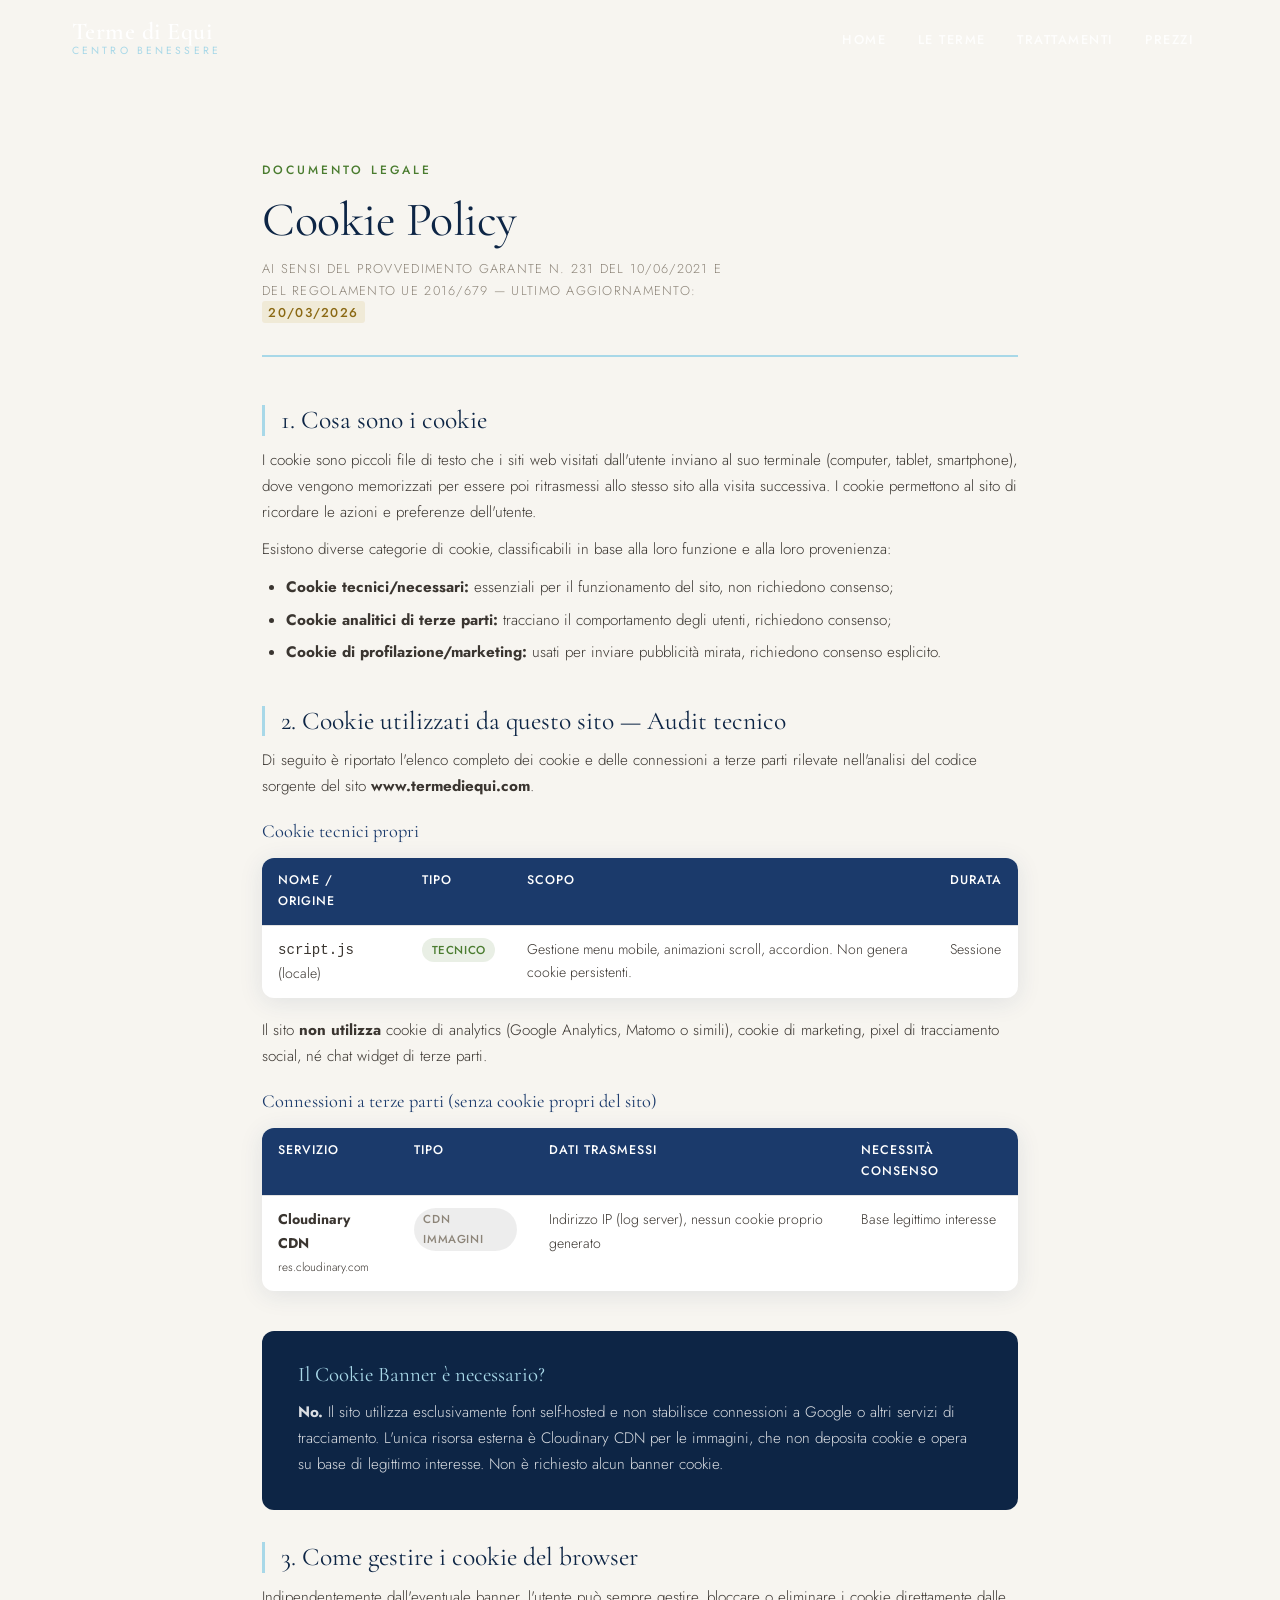
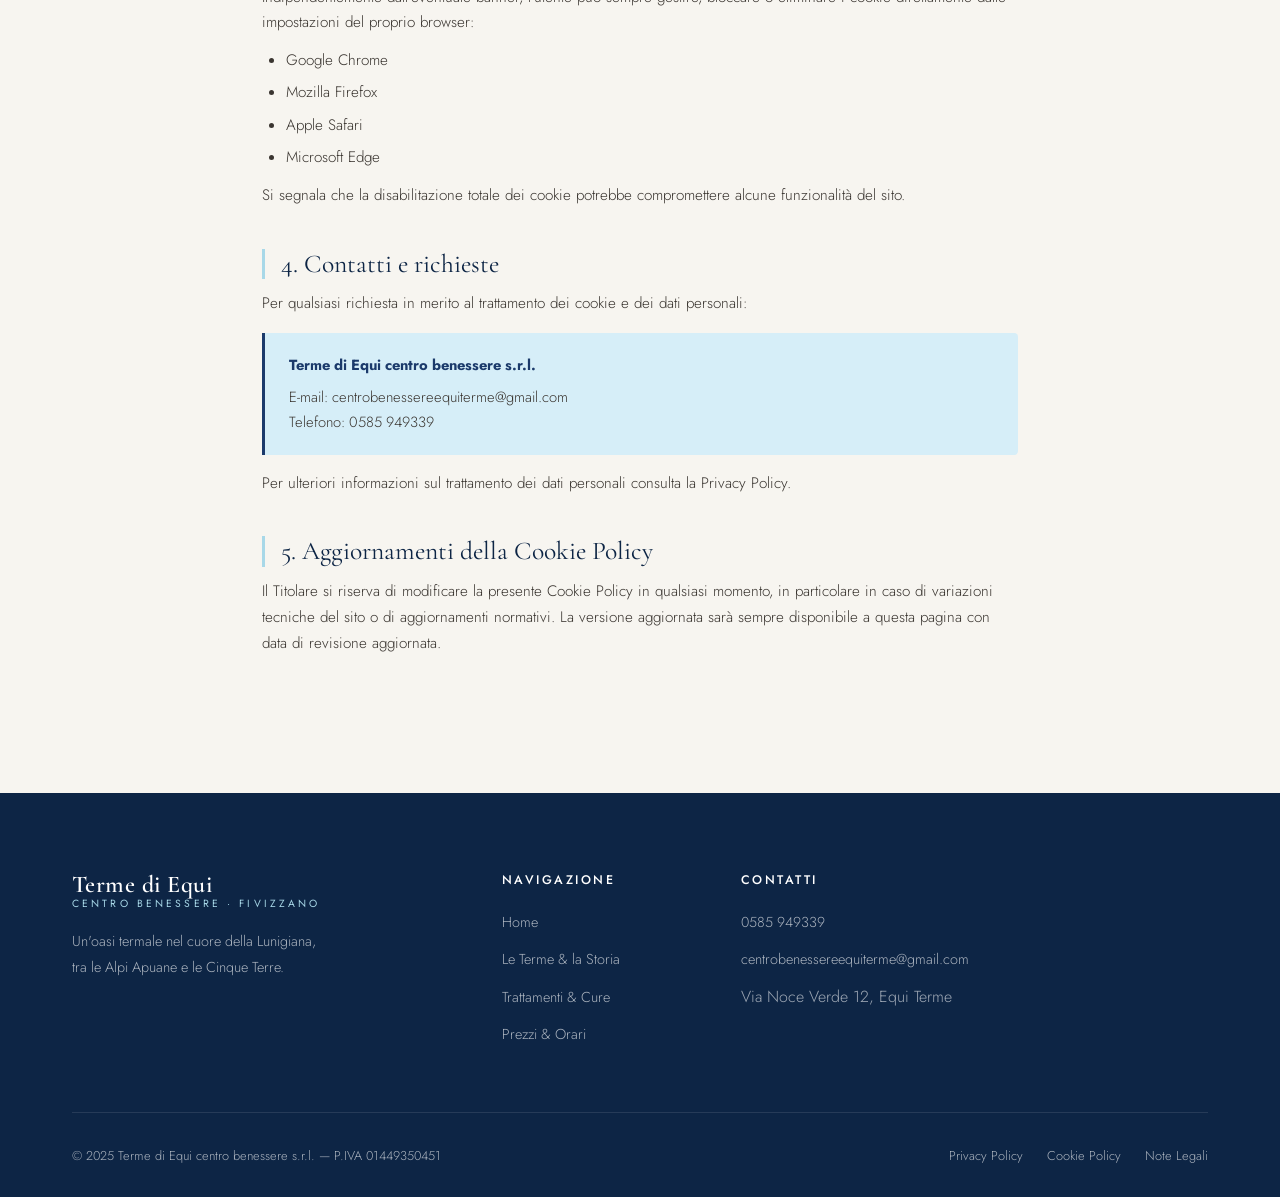
==== cookie-policy.html @ 5884c951 "d" ====
<!DOCTYPE html>
<html lang="it">
<head>
  <meta charset="UTF-8">
  <meta name="viewport" content="width=device-width, initial-scale=1.0">

  <title>Cookie Policy | Terme di Equi — Centro Benessere Fivizzano</title>
  <meta name="description" content="Cookie Policy del sito www.termediequi.com — Informativa sull'utilizzo dei cookie ai sensi del GDPR e del Provvedimento Garante Privacy 231/2021.">
  <link rel="canonical" href="https://www.termediequi.com/cookie-policy.html">

  <link rel="stylesheet" href="style.css">
  <link rel="icon" type="image/svg+xml" href="img/favicon.svg">

  <style>
    .legal-page { padding: 5rem 0 6rem; }
    .legal-page .container { max-width: 820px; }

    .legal-header {
      margin-bottom: 3rem;
      padding-bottom: 2rem;
      border-bottom: 2px solid var(--azzurro-turchese);
    }
    .legal-header h1 { font-size: clamp(2rem, 4vw, 3rem); margin-bottom: 0.5rem; }
    .legal-header .legal-meta {
      font-size:      0.8rem;
      color:          var(--grigio-caldo);
      letter-spacing: 0.1em;
      text-transform: uppercase;
    }

    .legal-section { margin-bottom: 2.5rem; }
    .legal-section h2 {
      font-size:     1.6rem;
      margin-bottom: 0.75rem;
      padding-left:  1rem;
      border-left:   3px solid var(--azzurro-turchese);
      color:         var(--blu-marino);
    }
    .legal-section h3 {
      font-size:     1.15rem;
      margin: 1.25rem 0 0.4rem;
      color:  var(--blu-cobalto);
    }
    .legal-section p {
      font-size:    0.95rem;
      color:        var(--grigio-scuro);
      margin-bottom: 0.75rem;
      max-width:    100%;
    }
    .legal-section ul {
      list-style:   disc;
      padding-left: 1.5rem;
      display:      flex;
      flex-direction: column;
      gap:          0.4rem;
      font-size:    0.95rem;
      color:        var(--grigio-scuro);
      margin-bottom: 0.75rem;
    }

    .cookie-table {
      width:           100%;
      border-collapse: collapse;
      font-size:       0.88rem;
      margin:          1rem 0 1.25rem;
      background:      var(--bianco-puro);
      border-radius:   var(--radius-md);
      overflow:        hidden;
      box-shadow:      var(--shadow-soft);
    }
    .cookie-table thead tr { background: var(--blu-cobalto); color: var(--bianco-puro); }
    .cookie-table th,
    .cookie-table td { padding: 0.75rem 1rem; text-align: left; border-bottom: 1px solid rgba(0,0,0,0.06); vertical-align: top; }
    .cookie-table th { font-weight: 500; letter-spacing: 0.08em; font-size: 0.78rem; text-transform: uppercase; }
    .cookie-table tbody tr:last-child td { border-bottom: none; }
    .cookie-table tbody tr:hover { background: var(--azzurro-pallido); }

    .badge {
      display:       inline-block;
      padding:       0.15rem 0.6rem;
      border-radius: 100px;
      font-size:     0.72rem;
      font-weight:   500;
      letter-spacing: 0.05em;
      text-transform: uppercase;
    }
    .badge--verde  { background: rgba(74,124,47,0.12); color: var(--verde-chiaro); }
    .badge--oro    { background: rgba(201,168,76,0.15); color: #8B6914; }
    .badge--grigio { background: rgba(0,0,0,0.07); color: var(--grigio-caldo); }

    .verdict-box {
      background:    var(--blu-marino);
      color:         var(--bianco-puro);
      border-radius: var(--radius-md);
      padding:       2rem 2.25rem;
      margin:        2rem 0;
    }
    .verdict-box h3 { color: var(--azzurro-turchese); margin-bottom: 0.75rem; font-size: 1.3rem; }
    .verdict-box p  { color: rgba(255,255,255,0.85); font-size: 0.95rem; max-width: 100%; margin-bottom: 0.5rem; }
    .verdict-box p:last-child { margin-bottom: 0; }

    .contact-box {
      background:    var(--azzurro-pallido);
      border-left:   3px solid var(--blu-cobalto);
      border-radius: 0 var(--radius-sm) var(--radius-sm) 0;
      padding:       1.25rem 1.5rem;
      margin-top:    1rem;
      font-size:     0.92rem;
    }
    .contact-box strong { color: var(--blu-cobalto); display: block; margin-bottom: 0.4rem; }

    @media (max-width: 768px) {
      .legal-page { padding: 3rem 0 4rem; }
      .cookie-table { font-size: 0.8rem; }
      .cookie-table th,
      .cookie-table td { padding: 0.6rem 0.75rem; }
      .verdict-box { padding: 1.5rem; }
    }
  </style>
</head>
<body>

<!-- HEADER -->
<header class="site-header" role="banner">
  <nav class="nav container" aria-label="Navigazione principale">
    <a href="index.html" class="nav__logo" aria-label="Terme di Equi — Home">
      <span class="nav__logo-main">Terme di Equi</span>
      <span class="nav__logo-sub">Centro Benessere</span>
    </a>
    <ul class="nav__links" role="list">
      <li><a href="index.html">Home</a></li>
      <li><a href="le-terme.html">Le Terme</a></li>
      <li><a href="trattamenti-e-cure.html">Trattamenti</a></li>
      <li><a href="prezzi.html">Prezzi</a></li>
    </ul>
    <button class="nav__burger" aria-label="Apri menu" aria-expanded="false">
      <span></span><span></span><span></span>
    </button>
  </nav>
</header>

<div class="nav__mobile" role="dialog" aria-label="Menu mobile">
  <a href="index.html">Home</a>
  <a href="le-terme.html">Le Terme</a>
  <a href="trattamenti-e-cure.html">Trattamenti</a>
  <a href="prezzi.html">Prezzi & Orari</a>
</div>

<main class="legal-page" style="margin-top: 80px;">
  <div class="container">

    <div class="legal-header">
      <span class="overline">Documento legale</span>
      <h1>Cookie Policy</h1>
      <p class="legal-meta">Ai sensi del Provvedimento Garante n. 231 del 10/06/2021 e del Regolamento UE 2016/679 &mdash; Ultimo aggiornamento: <span style="background:rgba(201,168,76,0.15);color:#8B6914;padding:0.1rem 0.4rem;border-radius:3px;font-weight:500;">20/03/2026</span></p>
    </div>

    <!-- 1. Cosa sono i cookie -->
    <div class="legal-section">
      <h2>1. Cosa sono i cookie</h2>
      <p>I cookie sono piccoli file di testo che i siti web visitati dall'utente inviano al suo terminale (computer, tablet, smartphone), dove vengono memorizzati per essere poi ritrasmessi allo stesso sito alla visita successiva. I cookie permettono al sito di ricordare le azioni e preferenze dell'utente.</p>
      <p>Esistono diverse categorie di cookie, classificabili in base alla loro funzione e alla loro provenienza:</p>
      <ul>
        <li><strong>Cookie tecnici/necessari:</strong> essenziali per il funzionamento del sito, non richiedono consenso;</li>
        <li><strong>Cookie analitici di terze parti:</strong> tracciano il comportamento degli utenti, richiedono consenso;</li>
        <li><strong>Cookie di profilazione/marketing:</strong> usati per inviare pubblicità mirata, richiedono consenso esplicito.</li>
      </ul>
    </div>

    <!-- 2. Audit tecnico -->
    <div class="legal-section">
      <h2>2. Cookie utilizzati da questo sito — Audit tecnico</h2>
      <p>Di seguito è riportato l'elenco completo dei cookie e delle connessioni a terze parti rilevate nell'analisi del codice sorgente del sito <strong>www.termediequi.com</strong>.</p>

      <h3>Cookie tecnici propri</h3>
      <table class="cookie-table" aria-label="Cookie tecnici propri">
        <thead>
          <tr>
            <th>Nome / Origine</th>
            <th>Tipo</th>
            <th>Scopo</th>
            <th>Durata</th>
          </tr>
        </thead>
        <tbody>
          <tr>
            <td><code>script.js</code> (locale)</td>
            <td><span class="badge badge--verde">Tecnico</span></td>
            <td>Gestione menu mobile, animazioni scroll, accordion. Non genera cookie persistenti.</td>
            <td>Sessione</td>
          </tr>
        </tbody>
      </table>
      <p>Il sito <strong>non utilizza</strong> cookie di analytics (Google Analytics, Matomo o simili), cookie di marketing, pixel di tracciamento social, né chat widget di terze parti.</p>

      <h3>Connessioni a terze parti (senza cookie propri del sito)</h3>
      <table class="cookie-table" aria-label="Risorse di terze parti">
        <thead>
          <tr>
            <th>Servizio</th>
            <th>Tipo</th>
            <th>Dati trasmessi</th>
            <th>Necessità consenso</th>
          </tr>
        </thead>
        <tbody>
          
          <tr>
            <td><strong>Cloudinary CDN</strong><br><small>res.cloudinary.com</small></td>
            <td><span class="badge badge--grigio">CDN immagini</span></td>
            <td>Indirizzo IP (log server), nessun cookie proprio generato</td>
            <td>Base legittimo interesse</td>
          </tr>
        </tbody>
      </table>
    </div>

    <!-- 3. Verdetto banner -->
    <div class="verdict-box">
  <h3>Il Cookie Banner è necessario?</h3>
  <p><strong>No.</strong> Il sito utilizza esclusivamente font self-hosted e non stabilisce connessioni a Google o altri servizi di tracciamento. L'unica risorsa esterna è Cloudinary CDN per le immagini, che non deposita cookie e opera su base di legittimo interesse. Non è richiesto alcun banner cookie.</p>
</div>

    <!-- 4. Come gestire i cookie -->
    <div class="legal-section">
      <h2>3. Come gestire i cookie del browser</h2>
      <p>Indipendentemente dall'eventuale banner, l'utente può sempre gestire, bloccare o eliminare i cookie direttamente dalle impostazioni del proprio browser:</p>
      <ul>
        <li><a href="https://support.google.com/chrome/answer/95647" target="_blank" rel="noopener">Google Chrome</a></li>
        <li><a href="https://support.mozilla.org/it/kb/gestione-dei-cookie" target="_blank" rel="noopener">Mozilla Firefox</a></li>
        <li><a href="https://support.apple.com/it-it/guide/safari/sfri11471/mac" target="_blank" rel="noopener">Apple Safari</a></li>
        <li><a href="https://support.microsoft.com/it-it/microsoft-edge/eliminare-i-cookie-in-microsoft-edge-63947406" target="_blank" rel="noopener">Microsoft Edge</a></li>
      </ul>
      <p>Si segnala che la disabilitazione totale dei cookie potrebbe compromettere alcune funzionalità del sito.</p>

     
    </div>

    <!-- 5. Contatti -->
    <div class="legal-section">
      <h2>4. Contatti e richieste</h2>
      <p>Per qualsiasi richiesta in merito al trattamento dei cookie e dei dati personali:</p>
      <div class="contact-box">
        <strong>Terme di Equi centro benessere s.r.l.</strong>
        E-mail: <a href="mailto:centrobenessereequiterme@gmail.com">centrobenessereequiterme@gmail.com</a><br>
        Telefono: <a href="tel:0585949339">0585 949339</a>
      </div>
      <p style="margin-top:1rem;">Per ulteriori informazioni sul trattamento dei dati personali consulta la <a href="privacy-policy.html">Privacy Policy</a>.</p>
    </div>

    <!-- 6. Modifiche -->
    <div class="legal-section">
      <h2>5. Aggiornamenti della Cookie Policy</h2>
      <p>Il Titolare si riserva di modificare la presente Cookie Policy in qualsiasi momento, in particolare in caso di variazioni tecniche del sito o di aggiornamenti normativi. La versione aggiornata sarà sempre disponibile a questa pagina con data di revisione aggiornata.</p>
    </div>

  </div>
</main>

<!-- FOOTER -->
<footer class="site-footer" role="contentinfo">
  <div class="container">
    <div class="footer__grid">
      <div class="footer__brand">
        <a href="index.html" class="nav__logo">
          <span class="nav__logo-main">Terme di Equi</span>
          <span class="nav__logo-sub">Centro Benessere · Fivizzano</span>
        </a>
        <p>Un'oasi termale nel cuore della Lunigiana, tra le Alpi Apuane e le Cinque Terre.</p>
      </div>
      <div class="footer__col">
        <h4>Navigazione</h4>
        <ul>
          <li><a href="index.html">Home</a></li>
          <li><a href="le-terme.html">Le Terme & la Storia</a></li>
          <li><a href="trattamenti-e-cure.html">Trattamenti & Cure</a></li>
          <li><a href="prezzi.html">Prezzi & Orari</a></li>
        </ul>
      </div>
      <div class="footer__col">
        <h4>Contatti</h4>
        <ul>
          <li><a href="tel:0585949339">0585 949339</a></li>
          <li><a href="mailto:centrobenessereequiterme@gmail.com">centrobenessereequiterme@gmail.com</a></li>
          <li style="color:rgba(255,255,255,0.6);">Via Noce Verde 12, Equi Terme</li>
        </ul>
      </div>
    </div>
    <div class="footer__bottom">
      <p>&copy; 2025 Terme di Equi centro benessere s.r.l. &mdash; P.IVA 01449350451</p>
      <nav class="footer__legal" aria-label="Link legali">
        <a href="privacy-policy.html">Privacy Policy</a>
        <a href="cookie-policy.html">Cookie Policy</a>
        <a href="note-legali.html">Note Legali</a>
      </nav>
    </div>
  </div>
</footer>

<script src="script.js" defer></script>
</body>
</html>
---- style.css ----
/* =========================================
   TERME DI EQUI — style.css
   v4 — Refactor completo: tabelle responsive,
        allineamenti, spaziatura uniforme
   ========================================= */

/* ── Self-hosted fonts (nessuna connessione a Google) ── */
@font-face {
  font-family: 'Cormorant Garamond';
  src: url('fonts/CormorantGaramond-VariableFont_wght.ttf') format('truetype');
  font-weight: 100 900;
  font-style: normal;
  font-display: swap;
}
@font-face {
  font-family: 'Cormorant Garamond';
  src: url('fonts/CormorantGaramond-Italic-VariableFont_wght.ttf') format('truetype');
  font-weight: 100 900;
  font-style: italic;
  font-display: swap;
}
@font-face {
  font-family: 'Jost';
  src: url('fonts/Jost-VariableFont_wght.ttf') format('truetype');
  font-weight: 100 900;
  font-style: normal;
  font-display: swap;
}
@font-face {
  font-family: 'Jost';
  src: url('fonts/Jost-Italic-VariableFont_wght.ttf') format('truetype');
  font-weight: 100 900;
  font-style: italic;
  font-display: swap;
}
/* ─── CSS Variables ────────────────────────────────────────────── */
:root {
  --bianco-pietra:    #F7F5F0;
  --bianco-puro:      #FFFFFF;
  --blu-cobalto:      #1B3A6B;
  --blu-marino:       #0D2545;
  --verde-foresta:    #2D5016;
  --verde-chiaro:     #4A7C2F;
  --azzurro-turchese: #A8D8E8;
  --azzurro-pallido:  #D6EEF8;
  --grigio-caldo:     #8C8478;
  --grigio-scuro:     #3A3530;
  --oro:              #C9A84C;

  --font-display: 'Cormorant Garamond', Georgia, serif;
  --font-body:    'Jost', sans-serif;

  --radius-sm:   4px;
  --radius-md:   12px;
  --radius-lg:   24px;
  --shadow-soft: 0 4px 24px rgba(27,58,107,0.10);
  --shadow-deep: 0 12px 48px rgba(13,37,69,0.18);
  --transition:  0.35s cubic-bezier(0.4,0,0.2,1);
  --max-width:   1200px;
  --section-pad: 6rem;
}

/* ─── Reset & Base ─────────────────────────────────────────────── */
*, *::before, *::after { box-sizing: border-box; margin: 0; padding: 0; }
html { scroll-behavior: smooth; font-size: 16px; }
body {
  font-family: var(--font-body);
  background:  var(--bianco-pietra);
  color:       var(--grigio-scuro);
  line-height: 1.7;
  font-weight: 300;
  overflow-x:  hidden;
}
img { max-width: 100%; height: auto; display: block; }
a   { color: inherit; text-decoration: none; }
ul  { list-style: none; }

/* ─── Typography ───────────────────────────────────────────────── */
h1, h2, h3, h4 {
  font-family: var(--font-display);
  font-weight: 400;
  line-height: 1.2;
  color:       var(--blu-marino);
}
h1 { font-size: clamp(2.8rem, 6vw, 5.5rem); letter-spacing: -0.01em; }
h2 { font-size: clamp(2rem, 4vw, 3.2rem); }
h3 { font-size: clamp(1.4rem, 2.5vw, 2rem); }
h4 { font-size: 1.3rem; }
p  { max-width: 70ch; }

.serif { font-family: var(--font-display); }

.overline {
  font-family:    var(--font-body);
  font-size:      0.75rem;
  font-weight:    500;
  letter-spacing: 0.25em;
  text-transform: uppercase;
  color:          var(--verde-chiaro);
  display:        block;
  margin-bottom:  0.75rem;
}

/* ─── Layout utilities ─────────────────────────────────────────── */
.container   { max-width: var(--max-width); margin: 0 auto; padding: 0 2rem; }
.section     { padding: var(--section-pad) 0; }
.section--sm { padding: 3rem 0; }
.text-center { text-align: center; }
.text-center p { margin: 0 auto; }

/* ─── Header / Nav ─────────────────────────────────────────────── */
.site-header {
  position:   fixed;
  top: 0; left: 0; right: 0;
  z-index:    1000;
  padding:    1.25rem 0;
  background: transparent;
  transition: var(--transition);
}
.site-header.scrolled {
  background:      rgba(13,37,69,0.96);
  backdrop-filter: blur(12px);
  box-shadow:      var(--shadow-deep);
  padding:         0.75rem 0;
}
.nav {
  display:         flex;
  align-items:     center;
  justify-content: space-between;
  gap:             2rem;
}
.nav__logo {
  display:        flex;
  flex-direction: column;
  line-height:    1;
  color:          var(--bianco-puro);
}
.nav__logo-main {
  font-family:    var(--font-display);
  font-size:      1.5rem;
  font-weight:    600;
  letter-spacing: 0.02em;
}
.nav__logo-sub {
  font-size:      0.65rem;
  font-weight:    400;
  letter-spacing: 0.3em;
  text-transform: uppercase;
  color:          var(--azzurro-turchese);
  margin-top:     2px;
}
.nav__links {
  display:     flex;
  align-items: center;
  gap:         0.25rem;
}
.nav__links a {
  font-size:      0.8rem;
  font-weight:    500;
  letter-spacing: 0.12em;
  text-transform: uppercase;
  color:          rgba(255,255,255,0.85);
  padding:        0.5rem 0.85rem;
  border-radius:  var(--radius-sm);
  transition:     var(--transition);
  position:       relative;
}
.nav__links a::after {
  content:    '';
  position:   absolute;
  bottom: 0; left: 50%; right: 50%;
  height:     1px;
  background: var(--azzurro-turchese);
  transition: var(--transition);
}
.nav__links a:hover        { color: var(--bianco-puro); }
.nav__links a:hover::after { left: 0.85rem; right: 0.85rem; }
.nav__links a.active       { color: var(--azzurro-turchese); }

/* Hamburger */
.nav__burger {
  display:         none;
  flex-direction:  column;
  gap:             5px;
  background:      none;
  border:          none;
  cursor:          pointer;
  padding:         0.5rem;
  min-width:       44px;
  min-height:      44px;
  align-items:     center;
  justify-content: center;
}
.nav__burger span {
  display:       block;
  width: 26px; height: 2px;
  background:    var(--bianco-puro);
  border-radius: 2px;
  transition:    var(--transition);
}
.nav__burger.open span:nth-child(1) { transform: translateY(7px) rotate(45deg); }
.nav__burger.open span:nth-child(2) { opacity: 0; }
.nav__burger.open span:nth-child(3) { transform: translateY(-7px) rotate(-45deg); }

/* Mobile nav overlay */
.nav__mobile {
  display:         none;
  position:        fixed;
  inset:           0;
  background:      var(--blu-marino);
  z-index:         999;
  flex-direction:  column;
  align-items:     center;
  justify-content: center;
  gap:             2rem;
  opacity:         0;
  transition:      opacity 0.3s ease;
}
.nav__mobile.open { display: flex; opacity: 1; }
.nav__mobile a {
  font-family:    var(--font-display);
  font-size:      2rem;
  color:          var(--bianco-puro);
  font-weight:    300;
  letter-spacing: 0.05em;
  transition:     var(--transition);
  padding:        0.5rem 1rem;
}
.nav__mobile a:hover { color: var(--azzurro-turchese); }

/* ─── Hero (homepage) ──────────────────────────────────────────── */
.hero {
  position:    relative;
  min-height:  100svh;
  display:     flex;
  align-items: flex-end;
  overflow:    hidden;
}
.hero__bg {
  position:            absolute;
  inset:               0;
  background-image:    url('https://res.cloudinary.com/de278ryzj/image/upload/f_auto,q_auto/v1773928821/503741239_17895433767251714_1050365484845062097_n_v8mhss.jpg');
  background-size:     cover;
  background-position: center;
  z-index:             -1;
}
.hero__bg::after {
  content:    '';
  position:   absolute;
  inset:      0;
  background: linear-gradient(
    to bottom,
    rgba(13,37,69,0.35) 0%,
    rgba(13,37,69,0.15) 40%,
    rgba(13,37,69,0.70) 80%,
    rgba(13,37,69,0.90) 100%
  );
}
.hero__content {
  position: relative;
  z-index:  2;
  padding:  4rem 0;
  width:    100%;
}
.hero__content h1 {
  color:       var(--bianco-puro);
  text-shadow: 0 2px 24px rgba(0,0,0,0.3);
  max-width:   14ch;
}
.hero__content h1 em { font-style: italic; color: var(--azzurro-turchese); }
.hero__sub {
  color:          rgba(255,255,255,0.82);
  font-size:      1.1rem;
  font-weight:    300;
  margin-top:     1.5rem;
  max-width:      52ch;
  letter-spacing: 0.02em;
}
.hero__actions { display: flex; gap: 1rem; margin-top: 2.5rem; flex-wrap: wrap; }
.hero__scroll {
  position:       absolute;
  bottom: 2rem; left: 50%;
  transform:      translateX(-50%);
  z-index:        3;
  display:        flex;
  flex-direction: column;
  align-items:    center;
  gap:            0.5rem;
  color:          rgba(255,255,255,0.6);
  font-size:      0.7rem;
  letter-spacing: 0.2em;
  text-transform: uppercase;
}
.hero__scroll-line {
  width: 1px; height: 48px;
  background: linear-gradient(to bottom, var(--azzurro-turchese), transparent);
  animation:  scrollLine 2s ease-in-out infinite;
}
@keyframes scrollLine {
  0%, 100% { transform: scaleY(1);   opacity: 1;   }
  50%       { transform: scaleY(0.5); opacity: 0.4; }
}

/* ─── Buttons ──────────────────────────────────────────────────── */
.btn {
  display:        inline-flex;
  align-items:    center;
  gap:            0.5rem;
  font-family:    var(--font-body);
  font-size:      0.82rem;
  font-weight:    500;
  letter-spacing: 0.15em;
  text-transform: uppercase;
  padding:        0.9rem 2rem;
  border-radius:  var(--radius-sm);
  border:         2px solid transparent;
  cursor:         pointer;
  transition:     var(--transition);
  white-space:    nowrap;
}
.btn--primary       { background: var(--blu-cobalto); color: var(--bianco-puro); border-color: var(--blu-cobalto); }
.btn--primary:hover { background: var(--blu-marino);  border-color: var(--blu-marino); transform: translateY(-2px); box-shadow: var(--shadow-soft); }
.btn--ghost         { background: transparent; color: var(--bianco-puro); border-color: rgba(255,255,255,0.5); }
.btn--ghost:hover   { background: rgba(255,255,255,0.12); border-color: var(--bianco-puro); }
.btn--verde         { background: var(--verde-chiaro); color: var(--bianco-puro); border-color: var(--verde-chiaro); }
.btn--verde:hover   { background: var(--verde-foresta); border-color: var(--verde-foresta); transform: translateY(-2px); }
.btn--outline       { background: transparent; color: var(--blu-cobalto); border-color: var(--blu-cobalto); }
.btn--outline:hover { background: var(--blu-cobalto); color: var(--bianco-puro); }
.btn--lg            { padding: 1.1rem 2.5rem; font-size: 0.88rem; }
.btn--block         { width: 100%; justify-content: center; }

/* ─── Cards ────────────────────────────────────────────────────── */
.card               { background: var(--bianco-puro); border-radius: var(--radius-md); overflow: hidden; box-shadow: var(--shadow-soft); transition: var(--transition); }
.card:hover         { transform: translateY(-6px); box-shadow: var(--shadow-deep); }
.card__img          { aspect-ratio: 4/3; overflow: hidden; }
.card__img img      { width: 100%; height: 100%; object-fit: cover; transition: transform 0.5s ease; }
.card:hover .card__img img { transform: scale(1.05); }
.card__body         { padding: 1.75rem; }
.card__body h3      { margin-bottom: 0.75rem; }
.card__body p       { font-size: 0.95rem; color: var(--grigio-caldo); }

/* ─── Grid utilities ───────────────────────────────────────────── */
.grid-2 { display: grid; grid-template-columns: repeat(2,1fr); gap: 2rem; }
.grid-3 { display: grid; grid-template-columns: repeat(3,1fr); gap: 2rem; }
.grid-4 { display: grid; grid-template-columns: repeat(4,1fr); gap: 1.5rem; }

/* ─── Section header ───────────────────────────────────────────── */
.section-header       { margin-bottom: 3.5rem; }
.section-header h2    { margin-bottom: 1rem; }
.section-header p     { color: var(--grigio-caldo); font-size: 1.05rem; }

/* ─── Split layout ─────────────────────────────────────────────── */
.split          { display: grid; grid-template-columns: 1fr 1fr; gap: 5rem; align-items: center; }
.split--reverse { direction: rtl; }
.split--reverse > * { direction: ltr; }
.split__img     { border-radius: var(--radius-lg); overflow: hidden; aspect-ratio: 4/5; box-shadow: var(--shadow-deep); }
.split__img img { width: 100%; height: 100%; object-fit: cover; }
.split__text h2 { margin-bottom: 1.25rem; }
.split__text p  { color: var(--grigio-caldo); margin-bottom: 1.5rem; }
.split__text p:last-of-type { margin-bottom: 0; }

/* ─── BG variants ──────────────────────────────────────────────── */
.bg-blu                                  { background: var(--blu-marino); color: var(--bianco-puro); }
.bg-blu h1, .bg-blu h2,
.bg-blu h3, .bg-blu h4                  { color: var(--bianco-puro); }
.bg-blu p                               { color: rgba(255,255,255,0.75); }
.bg-turchese                            { background: var(--azzurro-pallido); }

/* ─── Pill tags ────────────────────────────────────────────────── */
.tag        { display: inline-block; padding: 0.25rem 0.85rem; border-radius: 100px; font-size: 0.75rem; font-weight: 500; letter-spacing: 0.1em; text-transform: uppercase; }
.tag--blu   { background: var(--azzurro-pallido); color: var(--blu-cobalto); }
.tag--verde { background: rgba(74,124,47,0.12); color: var(--verde-chiaro); }
.tag--oro   { background: rgba(201,168,76,0.15); color: #8B6914; }

/* ─── Info box ─────────────────────────────────────────────────── */
.info-box          { background: var(--azzurro-pallido); border-left: 3px solid var(--blu-cobalto); border-radius: 0 var(--radius-sm) var(--radius-sm) 0; padding: 1.25rem 1.5rem; font-size: 0.9rem; color: var(--grigio-scuro); }
.info-box strong   { color: var(--blu-cobalto); }
.note-text         { font-size: 0.85rem; color: var(--grigio-caldo); font-style: italic; }

/* ─── Page hero (pagine interne) ───────────────────────────────── */
.page-hero {
  min-height:  55vh;
  display:     flex;
  align-items: flex-end;
  position:    relative;
  overflow:    hidden;
}
.page-hero__bg {
  position:            absolute;
  inset:               0;
  background-size:     cover;
  background-position: center;
  background-repeat:   no-repeat;
}
.page-hero__bg::after {
  content:    '';
  position:   absolute;
  inset:      0;
  background: linear-gradient(to bottom, rgba(13,37,69,0.3) 0%, rgba(13,37,69,0.78) 100%);
}
.page-hero__content {
  position: relative;
  z-index:  2;
  padding:  3.5rem 0;
  color:    var(--bianco-puro);
}
.page-hero__content h1 { color: var(--bianco-puro); margin-bottom: 0.75rem; }
.page-hero__content p  { color: rgba(255,255,255,0.78); font-size: 1.05rem; max-width: 60ch; }

/* ═══════════════════════════════════════════════════════════════════
   PRICE TABLES — Sistema completo responsive
   ═══════════════════════════════════════════════════════════════════ */

/* Blocco contenitore per ogni sezione prezzi */
.price-block { margin-bottom: 3.5rem; }
.price-block:last-child { margin-bottom: 0; }

.price-block-title {
  font-family:    var(--font-display);
  font-size:      1.8rem;
  color:          var(--blu-marino);
  margin-bottom:  1.25rem;
  padding-bottom: 0.75rem;
  border-bottom:  3px solid var(--azzurro-turchese);
}

/* Legenda feriale/festivo */
.legend           { display: flex; gap: 1.5rem; flex-wrap: wrap; margin-bottom: 1.5rem; font-size: 0.82rem; color: var(--grigio-scuro); }
.legend-item      { display: flex; align-items: center; gap: 0.5rem; }
.legend-dot       { width: 10px; height: 10px; border-radius: 50%; flex-shrink: 0; }

/* Tabella base — layout fisso, colonne proporzionali */
.price-table {
  width:           100%;
  border-collapse: collapse;
  background:      var(--bianco-puro);
  border-radius:   var(--radius-md);
  overflow:        hidden;
  box-shadow:      var(--shadow-soft);
  font-size:       0.95rem;
  table-layout:    fixed;   /* colonne stabili, niente overflow inatteso */
}

/* Thead */
.price-table thead tr { background: var(--blu-cobalto); color: var(--bianco-puro); }
.price-table th {
  padding:        0.9rem 1.25rem;
  font-weight:    500;
  letter-spacing: 0.08em;
  font-size:      0.78rem;
  text-transform: uppercase;
  text-align:     left;
  vertical-align: middle;
}

/* Tbody */
.price-table td {
  padding:        0.95rem 1.25rem;
  text-align:     left;
  vertical-align: middle;
  border-bottom:  1px solid rgba(0,0,0,0.06);
  word-wrap:      break-word;
}
.price-table tbody tr:last-child td { border-bottom: none; }
.price-table tbody tr:hover         { background: var(--azzurro-pallido); transition: background 0.2s; }

/* Colonna prezzi (ultima): sempre a destra, grassetto, colore */
.price-table td:last-child,
.price-table th:last-child {
  text-align:  right;
  font-weight: 500;
  color:       var(--bianco-puro); /* thead */
}
.price-table tbody td:last-child { color: var(--blu-cobalto); }

/* Colonna feriale/festivo: centrata */
.price-table th.col-feriale,
.price-table td.col-feriale,
.price-table th.col-festivo,
.price-table td.col-festivo {
  text-align: center;
}
/* I valori numerici nelle colonne feriale/festivo sono bold blu */
.price-table tbody td.col-feriale,
.price-table tbody td.col-festivo {
  font-weight: 500;
  color:       var(--blu-cobalto);
}

/* Celle speciali */
.price-table td[colspan] { text-align: center; }
.price-highlight         { background: rgba(168,216,232,0.15); }

/* ─── Larghezze colonne per tabella a 3 col (fascia / feriale / festivo) ─── */
.price-table.cols-3 th:nth-child(1),
.price-table.cols-3 td:nth-child(1) { width: 58%; }
.price-table.cols-3 th:nth-child(2),
.price-table.cols-3 td:nth-child(2) { width: 21%; }
.price-table.cols-3 th:nth-child(3),
.price-table.cols-3 td:nth-child(3) { width: 21%; }

/* ─── Larghezze per tabella ridotti a 4 col ─── */
.price-table.cols-4 th:nth-child(1),
.price-table.cols-4 td:nth-child(1) { width: 30%; }
.price-table.cols-4 th:nth-child(2),
.price-table.cols-4 td:nth-child(2) { width: 28%; }
.price-table.cols-4 th:nth-child(3),
.price-table.cols-4 td:nth-child(3) { width: 21%; }
.price-table.cols-4 th:nth-child(4),
.price-table.cols-4 td:nth-child(4) { width: 21%; }

/* ─── Larghezze per tabella abbonamenti a 3 col (tipologia/accesso/prezzo) ─── */
.price-table.cols-abb th:nth-child(1),
.price-table.cols-abb td:nth-child(1) { width: 48%; }
.price-table.cols-abb th:nth-child(2),
.price-table.cols-abb td:nth-child(2) { width: 32%; }
.price-table.cols-abb th:nth-child(3),
.price-table.cols-abb td:nth-child(3) { width: 20%; }

/* ─── Larghezze per carnet a 4 col ─── */
.price-table.cols-carnet th:nth-child(1),
.price-table.cols-carnet td:nth-child(1) { width: 40%; }
.price-table.cols-carnet th:nth-child(2),
.price-table.cols-carnet td:nth-child(2) { width: 20%; }
.price-table.cols-carnet th:nth-child(3),
.price-table.cols-carnet td:nth-child(3) { width: 22%; }
.price-table.cols-carnet th:nth-child(4),
.price-table.cols-carnet td:nth-child(4) { width: 18%; }

/* ─── Tabella noleggi a 2 col ─── */
.price-table.cols-2 th:nth-child(1),
.price-table.cols-2 td:nth-child(1) { width: 70%; }
.price-table.cols-2 th:nth-child(2),
.price-table.cols-2 td:nth-child(2) { width: 30%; }

/* Le tabelle noleggio stanno in una colonna centrata */
.noleggi-wrap {
  max-width: 520px;
  margin:    0 auto;
}

/* ─── Tabella composizione chimica (le-terme.html) ─── */
.price-table.cols-chimica th:nth-child(1),
.price-table.cols-chimica td:nth-child(1) { width: 55%; }
.price-table.cols-chimica th:nth-child(2),
.price-table.cols-chimica td:nth-child(2) { width: 45%; text-align: left; }
.price-table.cols-chimica tbody td:last-child { text-align: left; }

/* ─── Mobile: le tabelle si adattano senza scroll ─── */
@media (max-width: 768px) {
  .price-table { font-size: 0.82rem; }
  .price-table th,
  .price-table td { padding: 0.7rem 0.85rem; }
  .price-block-title { font-size: 1.4rem; }

  /* Su mobile le tabelle a 3-4 col diventano card impilate */
  .price-table.cols-3,
  .price-table.cols-4,
  .price-table.cols-abb,
  .price-table.cols-carnet {
    display: block;
  }
  .price-table.cols-3 thead,
  .price-table.cols-4 thead,
  .price-table.cols-abb thead,
  .price-table.cols-carnet thead { display: none; }

  .price-table.cols-3 tbody,
  .price-table.cols-4 tbody,
  .price-table.cols-abb tbody,
  .price-table.cols-carnet tbody { display: block; }

  .price-table.cols-3 tr,
  .price-table.cols-4 tr,
  .price-table.cols-abb tr,
  .price-table.cols-carnet tr {
    display:       block;
    margin-bottom: 0.75rem;
    border-radius: var(--radius-sm);
    border:        1px solid rgba(27,58,107,0.12);
    overflow:      hidden;
  }
  .price-table.cols-3 tr:last-child,
  .price-table.cols-4 tr:last-child,
  .price-table.cols-abb tr:last-child,
  .price-table.cols-carnet tr:last-child { margin-bottom: 0; }

  .price-table.cols-3 td,
  .price-table.cols-4 td,
  .price-table.cols-abb td,
  .price-table.cols-carnet td {
    display:       flex;
    justify-content: space-between;
    align-items:   center;
    width:         100% !important;
    text-align:    right !important;
    padding:       0.65rem 1rem;
    font-size:     0.82rem;
    border-bottom: 1px solid rgba(0,0,0,0.06);
    gap:           1rem;
  }
  .price-table.cols-3 td:last-child,
  .price-table.cols-4 td:last-child,
  .price-table.cols-abb td:last-child,
  .price-table.cols-carnet td:last-child { border-bottom: none; }

  /* Etichetta data-label come pseudo-colonna sinistra */
  .price-table.cols-3 td::before,
  .price-table.cols-4 td::before,
  .price-table.cols-abb td::before,
  .price-table.cols-carnet td::before {
    content:     attr(data-label);
    font-size:   0.68rem;
    font-weight: 500;
    letter-spacing: 0.1em;
    text-transform: uppercase;
    color:       var(--grigio-caldo);
    text-align:  left;
    flex-shrink: 0;
    min-width:   80px;
  }
  /* Celle colspan (es. "Ingresso gratuito") — full width */
  .price-table.cols-3 td[colspan],
  .price-table.cols-4 td[colspan] {
    justify-content: center;
    text-align: center !important;
    font-size: 0.85rem;
  }
  .price-table.cols-3 td[colspan]::before,
  .price-table.cols-4 td[colspan]::before { display: none; }

  /* Tabelle a 2 colonne (noleggi, chimica): rimangono tabella ma compatte */
  .price-table.cols-2 { table-layout: auto; }
  .price-table.cols-2 th,
  .price-table.cols-2 td { width: auto !important; }

  /* Noleggi centrati su mobile */
  .noleggi-wrap { max-width: 100%; }
}

@media (max-width: 480px) {
  .price-table th,
  .price-table td { padding: 0.6rem 0.75rem; }
}

/* ─── Accordion ────────────────────────────────────────────────── */
.accordion                  { border: 1px solid rgba(0,0,0,0.08); border-radius: var(--radius-md); overflow: hidden; }
.accordion__item            { border-bottom: 1px solid rgba(0,0,0,0.08); }
.accordion__item:last-child { border-bottom: none; }
.accordion__trigger {
  width: 100%; text-align: left;
  background: var(--bianco-puro);
  padding: 1.25rem 1.5rem;
  font-family: var(--font-body); font-size: 1rem; font-weight: 500;
  color: var(--grigio-scuro);
  cursor: pointer; border: none;
  display: flex; justify-content: space-between; align-items: center;
  transition: var(--transition);
}
.accordion__trigger:hover       { background: var(--azzurro-pallido); color: var(--blu-cobalto); }
.accordion__trigger .acc-icon   { transition: transform 0.3s; font-size: 1.2rem; color: var(--blu-cobalto); }
.accordion__trigger.open        { background: var(--azzurro-pallido); color: var(--blu-cobalto); }
.accordion__trigger.open .acc-icon { transform: rotate(45deg); }
.accordion__body      { display: none; padding: 1.25rem 1.5rem; background: var(--bianco-puro); font-size: 0.95rem; color: var(--grigio-caldo); line-height: 1.8; }
.accordion__body.open { display: block; }

/* ─── Footer ───────────────────────────────────────────────────── */
.site-footer  { background: var(--blu-marino); color: rgba(255,255,255,0.65); padding: 5rem 0 2rem; }
.footer__grid { display: grid; grid-template-columns: 2fr 1fr 1fr 1fr; gap: 3rem; margin-bottom: 4rem; }
.footer__brand .nav__logo { margin-bottom: 1.25rem; }
.footer__brand p { font-size: 0.9rem; line-height: 1.8; max-width: 32ch; }
.footer__col h4 { color: var(--bianco-puro); font-family: var(--font-body); font-size: 0.78rem; font-weight: 500; letter-spacing: 0.2em; text-transform: uppercase; margin-bottom: 1.25rem; }
.footer__col ul { display: flex; flex-direction: column; gap: 0.65rem; }
.footer__col ul a { font-size: 0.9rem; transition: var(--transition); }
.footer__col ul a:hover { color: var(--azzurro-turchese); }
.footer__bottom { border-top: 1px solid rgba(255,255,255,0.1); padding-top: 2rem; display: flex; justify-content: space-between; align-items: center; gap: 1rem; flex-wrap: wrap; font-size: 0.8rem; }
.footer__bottom a:hover { color: var(--azzurro-turchese); }
.footer__legal { display: flex; gap: 1.5rem; }

/* ─── AOS fallback ─────────────────────────────────────────────── */
[data-aos]                      { opacity: 0; transform: translateY(30px); transition: opacity 0.7s ease, transform 0.7s ease; }
[data-aos].aos-animate          { opacity: 1; transform: translateY(0); }
[data-aos="fade-left"]          { transform: translateX(-30px); }
[data-aos="fade-left"].aos-animate  { transform: translateX(0); }
[data-aos="fade-right"]         { transform: translateX(30px); }
[data-aos="fade-right"].aos-animate { transform: translateX(0); }
[data-aos="zoom-in"]            { transform: scale(0.95); }
[data-aos="zoom-in"].aos-animate { transform: scale(1); }
[data-aos-delay="100"]          { transition-delay: 0.1s; }
[data-aos-delay="200"]          { transition-delay: 0.2s; }
[data-aos-delay="300"]          { transition-delay: 0.3s; }

/* ═══════════════════════════════════════════════════════════════════
   RESPONSIVE
   ═══════════════════════════════════════════════════════════════════ */

@media (max-width: 1024px) {
  .footer__grid     { grid-template-columns: 1fr 1fr; gap: 2.5rem; }
  .footer__brand    { grid-column: span 2; }
  .split            { grid-template-columns: 1fr; gap: 3rem; }
  .split--reverse   { direction: ltr; }
  .split__img       { aspect-ratio: 16/9; }
  .grid-4           { grid-template-columns: repeat(2,1fr); }
}

@media (max-width: 768px) {
  :root { font-size: 15px; }

  .section     { padding: 3.5rem 0; }
  .section--sm { padding: 2rem 0; }
  .container   { padding: 0 1.1rem; }

  h1 { font-size: clamp(2rem, 9vw, 2.8rem); }
  h2 { font-size: clamp(1.6rem, 7vw, 2.2rem); }
  h3 { font-size: clamp(1.2rem, 5vw, 1.6rem); }
  p  { max-width: 100%; }

  .nav__links  { display: none; }
  .nav__burger { display: flex; }

  .grid-2, .grid-3, .grid-4 { grid-template-columns: 1fr; }

  .hero__actions { flex-direction: column; }
  .hero__actions .btn { width: 100%; justify-content: center; }
  .hero__scroll  { display: none; }

  .page-hero { min-height: 40vh; }

  .section-header { margin-bottom: 2.5rem; }

  .footer__grid   { grid-template-columns: 1fr; }
  .footer__brand  { grid-column: span 1; }
  .footer__bottom { flex-direction: column; text-align: center; }
  .footer__legal  { flex-wrap: wrap; justify-content: center; }

  .accordion__trigger { padding: 1rem 1.1rem; font-size: 0.95rem; }
}

@media (max-width: 480px) {
  .btn            { padding: 0.85rem 1.4rem; font-size: 0.78rem; }
  .card__body     { padding: 1.25rem; }
  .nav__logo-main { font-size: 1.2rem; }
  .nav__logo-sub  { font-size: 0.6rem; letter-spacing: 0.2em; }
}
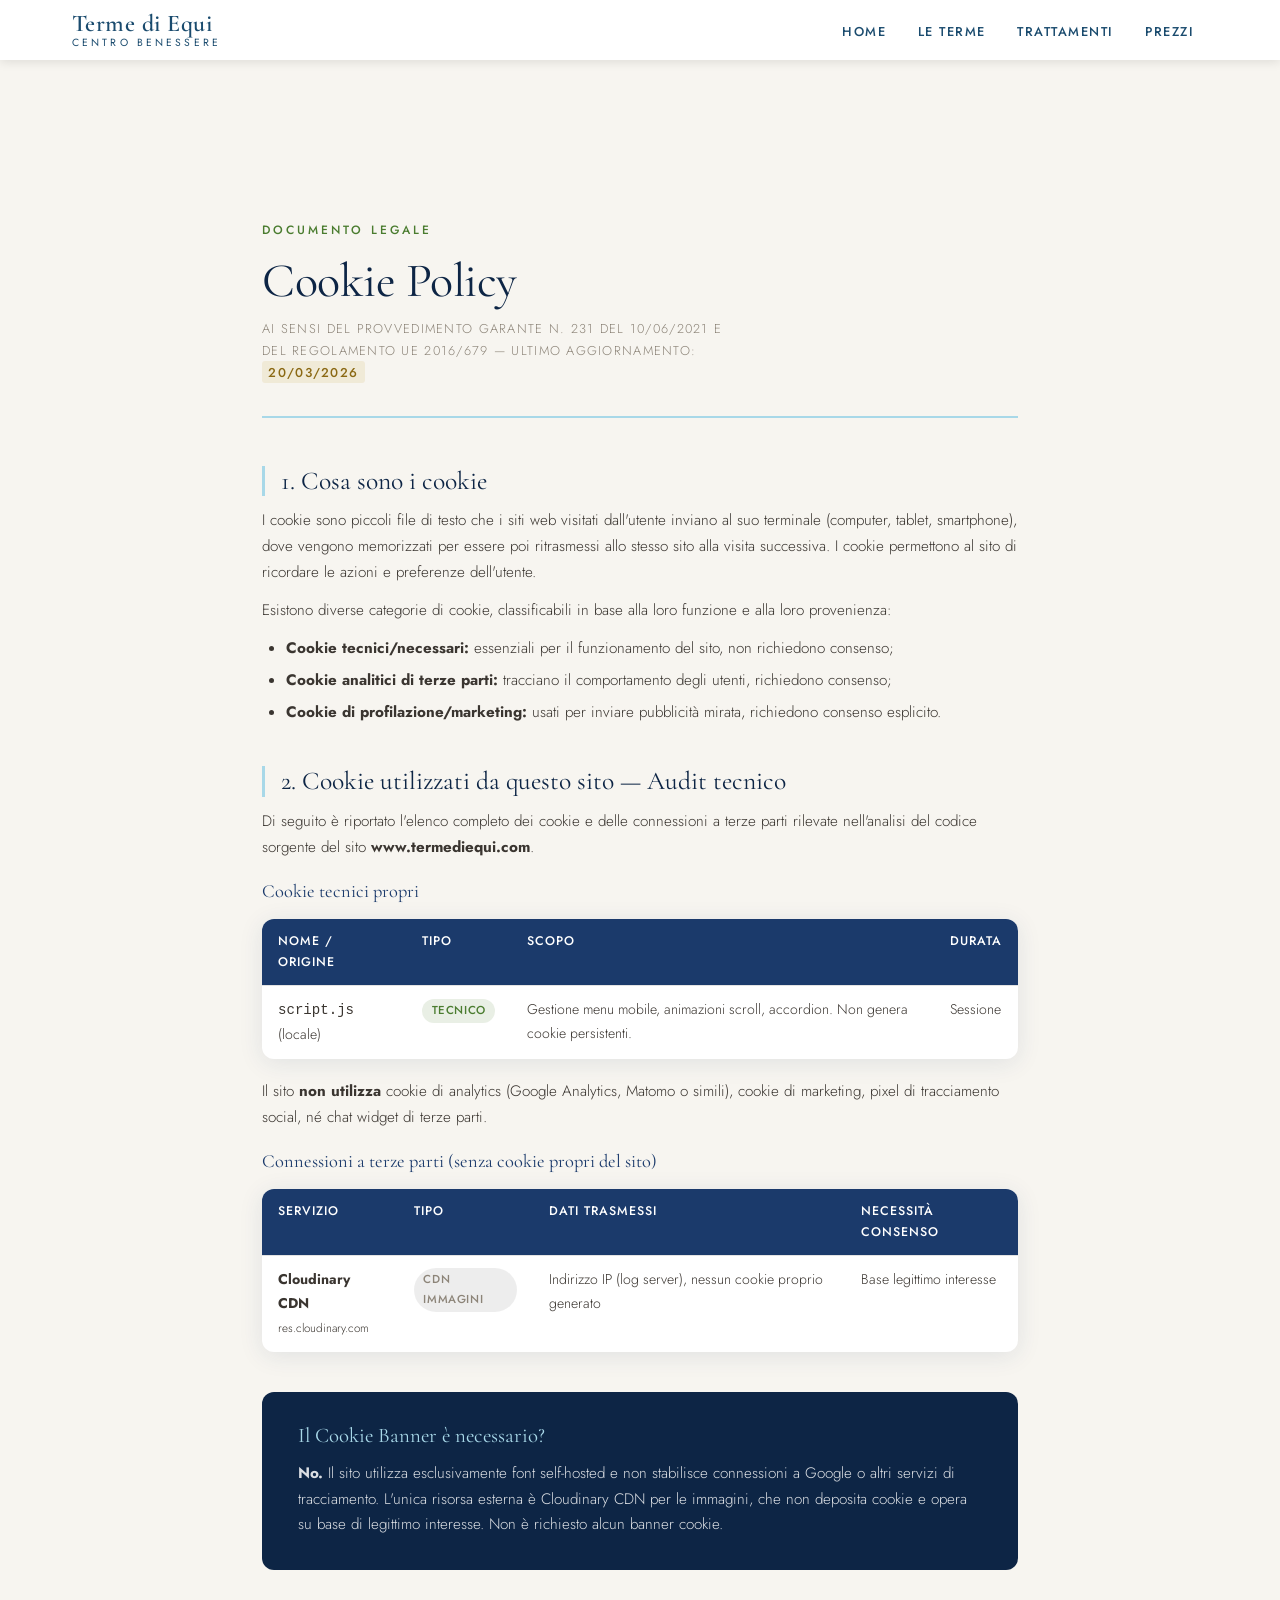
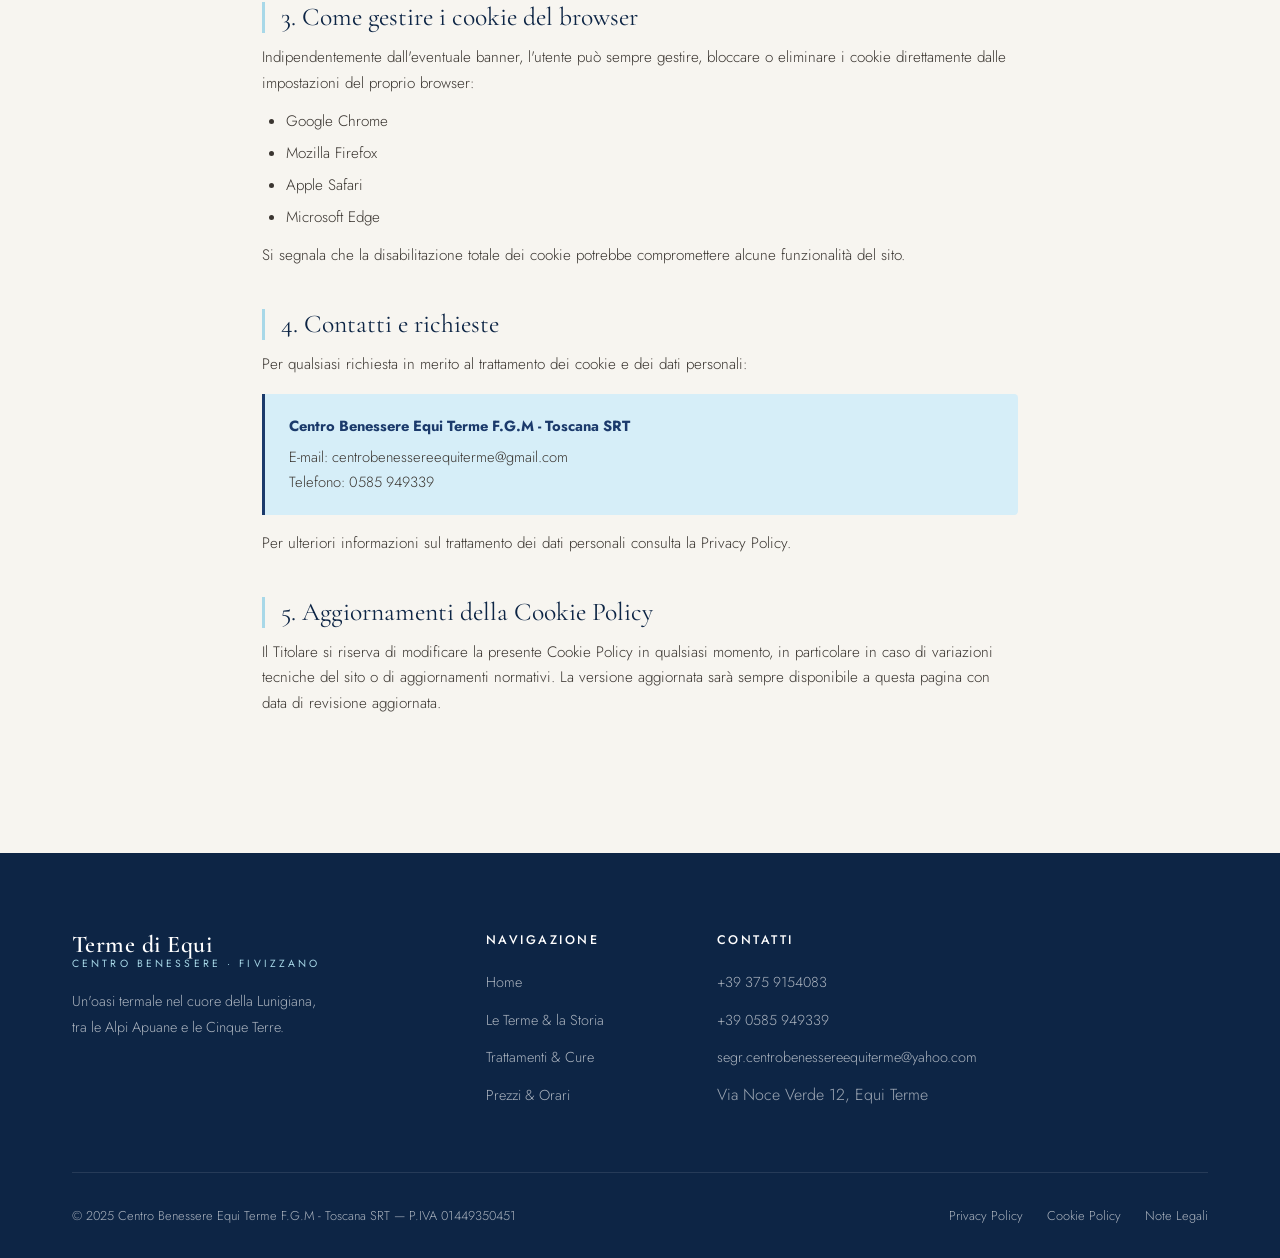
==== commit 89aef615: "x" ====
--- a/cookie-policy.html
+++ b/cookie-policy.html
@@ -121,7 +121,7 @@
 <body>
 
 <!-- HEADER -->
-<header class="site-header" role="banner">
+<header class="site-header header-no-hero" role="banner">
   <nav class="nav container" aria-label="Navigazione principale">
     <a href="index.html" class="nav__logo" aria-label="Terme di Equi — Home">
       <span class="nav__logo-main">Terme di Equi</span>
@@ -241,7 +241,7 @@
       <h2>4. Contatti e richieste</h2>
       <p>Per qualsiasi richiesta in merito al trattamento dei cookie e dei dati personali:</p>
       <div class="contact-box">
-        <strong>Terme di Equi centro benessere s.r.l.</strong>
+        <strong>Centro Benessere Equi Terme F.G.M - Toscana SRT</strong>
         E-mail: <a href="mailto:centrobenessereequiterme@gmail.com">centrobenessereequiterme@gmail.com</a><br>
         Telefono: <a href="tel:0585949339">0585 949339</a>
       </div>
@@ -280,14 +280,15 @@
       <div class="footer__col">
         <h4>Contatti</h4>
         <ul>
-          <li><a href="tel:0585949339">0585 949339</a></li>
-          <li><a href="mailto:centrobenessereequiterme@gmail.com">centrobenessereequiterme@gmail.com</a></li>
+          <li><a href="tel:3759154083">+39 375 9154083</a></li>
+          <li><a href="tel:0585949339">+39 0585 949339</a></li>
+          <li><a href="mailto:segr.centrobenessereequiterme@yahoo.com">segr.centrobenessereequiterme@yahoo.com</a></li>
           <li style="color:rgba(255,255,255,0.6);">Via Noce Verde 12, Equi Terme</li>
         </ul>
       </div>
     </div>
     <div class="footer__bottom">
-      <p>&copy; 2025 Terme di Equi centro benessere s.r.l. &mdash; P.IVA 01449350451</p>
+      <p>&copy; 2025 Centro Benessere Equi Terme F.G.M - Toscana SRT &mdash; P.IVA 01449350451</p>
       <nav class="footer__legal" aria-label="Link legali">
         <a href="privacy-policy.html">Privacy Policy</a>
         <a href="cookie-policy.html">Cookie Policy</a>
--- a/style.css
+++ b/style.css
@@ -330,14 +330,76 @@
 .btn--block         { width: 100%; justify-content: center; }
 
 /* ─── Cards ────────────────────────────────────────────────────── */
-.card               { background: var(--bianco-puro); border-radius: var(--radius-md); overflow: hidden; box-shadow: var(--shadow-soft); transition: var(--transition); }
-.card:hover         { transform: translateY(-6px); box-shadow: var(--shadow-deep); }
-.card__img          { aspect-ratio: 4/3; overflow: hidden; }
-.card__img img      { width: 100%; height: 100%; object-fit: cover; transition: transform 0.5s ease; }
-.card:hover .card__img img { transform: scale(1.05); }
-.card__body         { padding: 1.75rem; }
-.card__body h3      { margin-bottom: 0.75rem; }
-.card__body p       { font-size: 0.95rem; color: var(--grigio-caldo); }
+/* Layout generale della scheda */
+.card { 
+    background: var(--bianco-puro); 
+    border-radius: var(--radius-md); 
+    overflow: hidden; 
+    box-shadow: var(--shadow-soft); 
+    transition: var(--transition);
+    display: flex;
+    flex-direction: column;
+    height: 100%;
+}
+
+.card:hover { 
+    transform: translateY(-6px); 
+    box-shadow: var(--shadow-deep); 
+}
+
+.card__img { 
+    aspect-ratio: 4/3; 
+    overflow: hidden; 
+}
+
+.card__img img { 
+    width: 100%; 
+    height: 100%; 
+    object-fit: cover; 
+    transition: transform 0.5s ease; 
+}
+
+.card:hover .card__img img { 
+    transform: scale(1.05); 
+}
+
+/* NUOVA FASCIA TITOLO */
+.card__band {
+    margin: 0;
+    padding: 1rem;
+    text-align: center;
+    color: var(--bianco-puro); /* O il colore di testo che preferisci */
+    display: flex;
+    align-items: center;
+    justify-content: center;
+    min-height: 5.5rem; /* Forza l'altezza uniforme anche per i titoli più corti */
+}
+
+/* Colori delle singole fasce */
+.card__band--blu { background-color: #1a4b6e; } /* Inserisci il tuo var(--blu) */
+.card__band--verde { background-color: #4a7c59; } /* Inserisci il tuo var(--verde) */
+.card__band--oro { background-color: #d4af37; } /* Inserisci il tuo var(--oro) */
+
+/* Corpo della scheda e allineamento */
+.card__body { 
+    padding: 1.75rem;
+    display: flex;
+    flex-direction: column;
+    flex-grow: 1; /* Occupa tutto lo spazio rimanente */
+}
+
+.card__body p { 
+    font-size: 0.95rem; 
+    color: var(--grigio-caldo); 
+    margin-bottom: 1.5rem;
+    text-align: center; /* Opzionale: per centrare anche la descrizione */
+}
+
+/* Allineamento del pulsante sul fondo */
+.card__body .btn {
+    margin-top: auto; 
+    align-self: center; /* Centra il pulsante orizzontalmente */
+}
 
 /* ─── Grid utilities ───────────────────────────────────────────── */
 .grid-2 { display: grid; grid-template-columns: repeat(2,1fr); gap: 2rem; }
@@ -741,4 +803,29 @@
   .card__body     { padding: 1.25rem; }
   .nav__logo-main { font-size: 1.2rem; }
   .nav__logo-sub  { font-size: 0.6rem; letter-spacing: 0.2em; }
+}
+
+/* ==========================================================================
+   FORZATURA NAVBAR PER PAGINE SENZA HERO IMAGE (es. le-terme.html)
+   ========================================================================== */
+
+header.site-header.header-no-hero {
+    position: sticky !important;
+    top: 0 !important;
+    background-color: #ffffff !important; /* Forza sfondo bianco puro */
+    box-shadow: 0 2px 10px rgba(0,0,0,0.1) !important; /* Aggiunge un'ombra per staccare dal fondo */
+    z-index: 9999 !important;
+}
+
+/* Forza tutti i link, i pulsanti e il logo a essere scuri */
+header.site-header.header-no-hero .nav__links a,
+header.site-header.header-no-hero .nav__logo,
+header.site-header.header-no-hero .nav__logo-main,
+header.site-header.header-no-hero .nav__logo-sub {
+    color: #1a4b6e !important; /* Colore blu scuro */
+}
+
+/* Forza l'hamburger menu a essere scuro su mobile */
+header.site-header.header-no-hero .nav__burger span {
+    background-color: #1a4b6e !important; 
 }
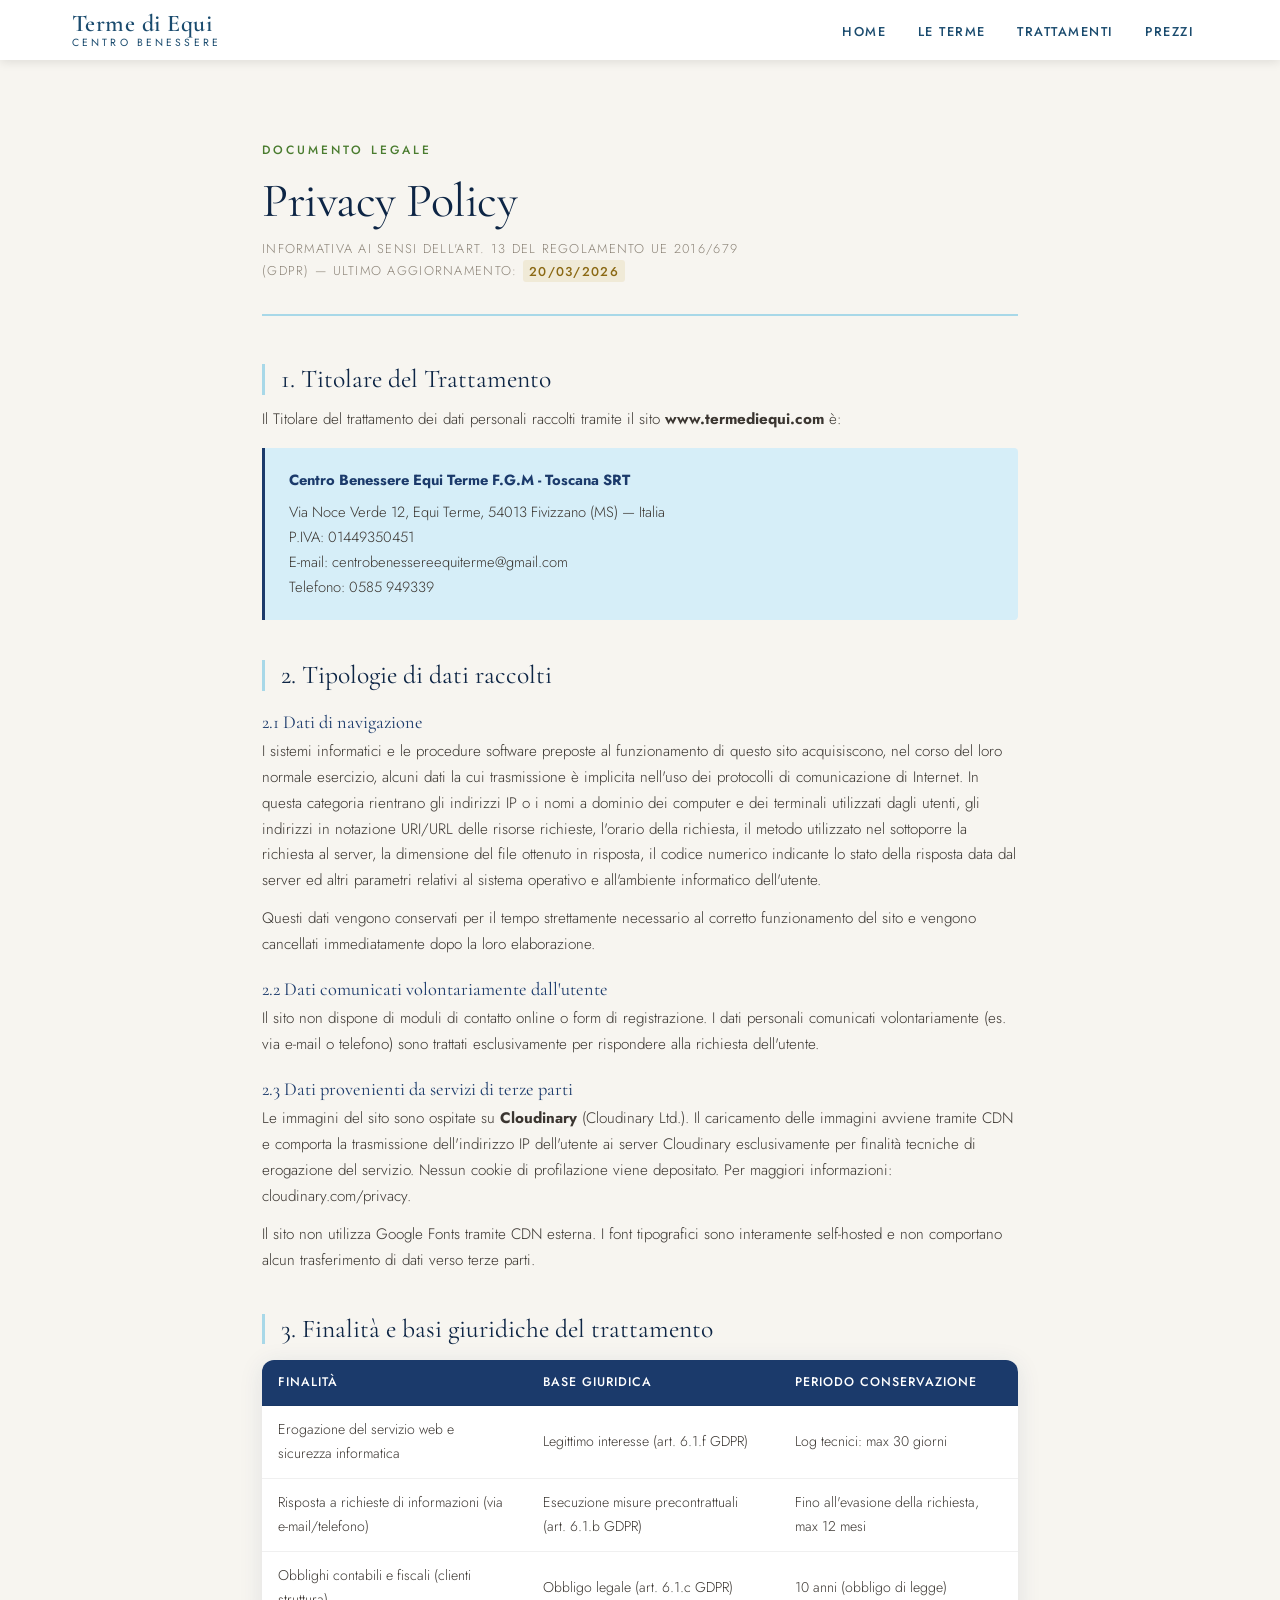
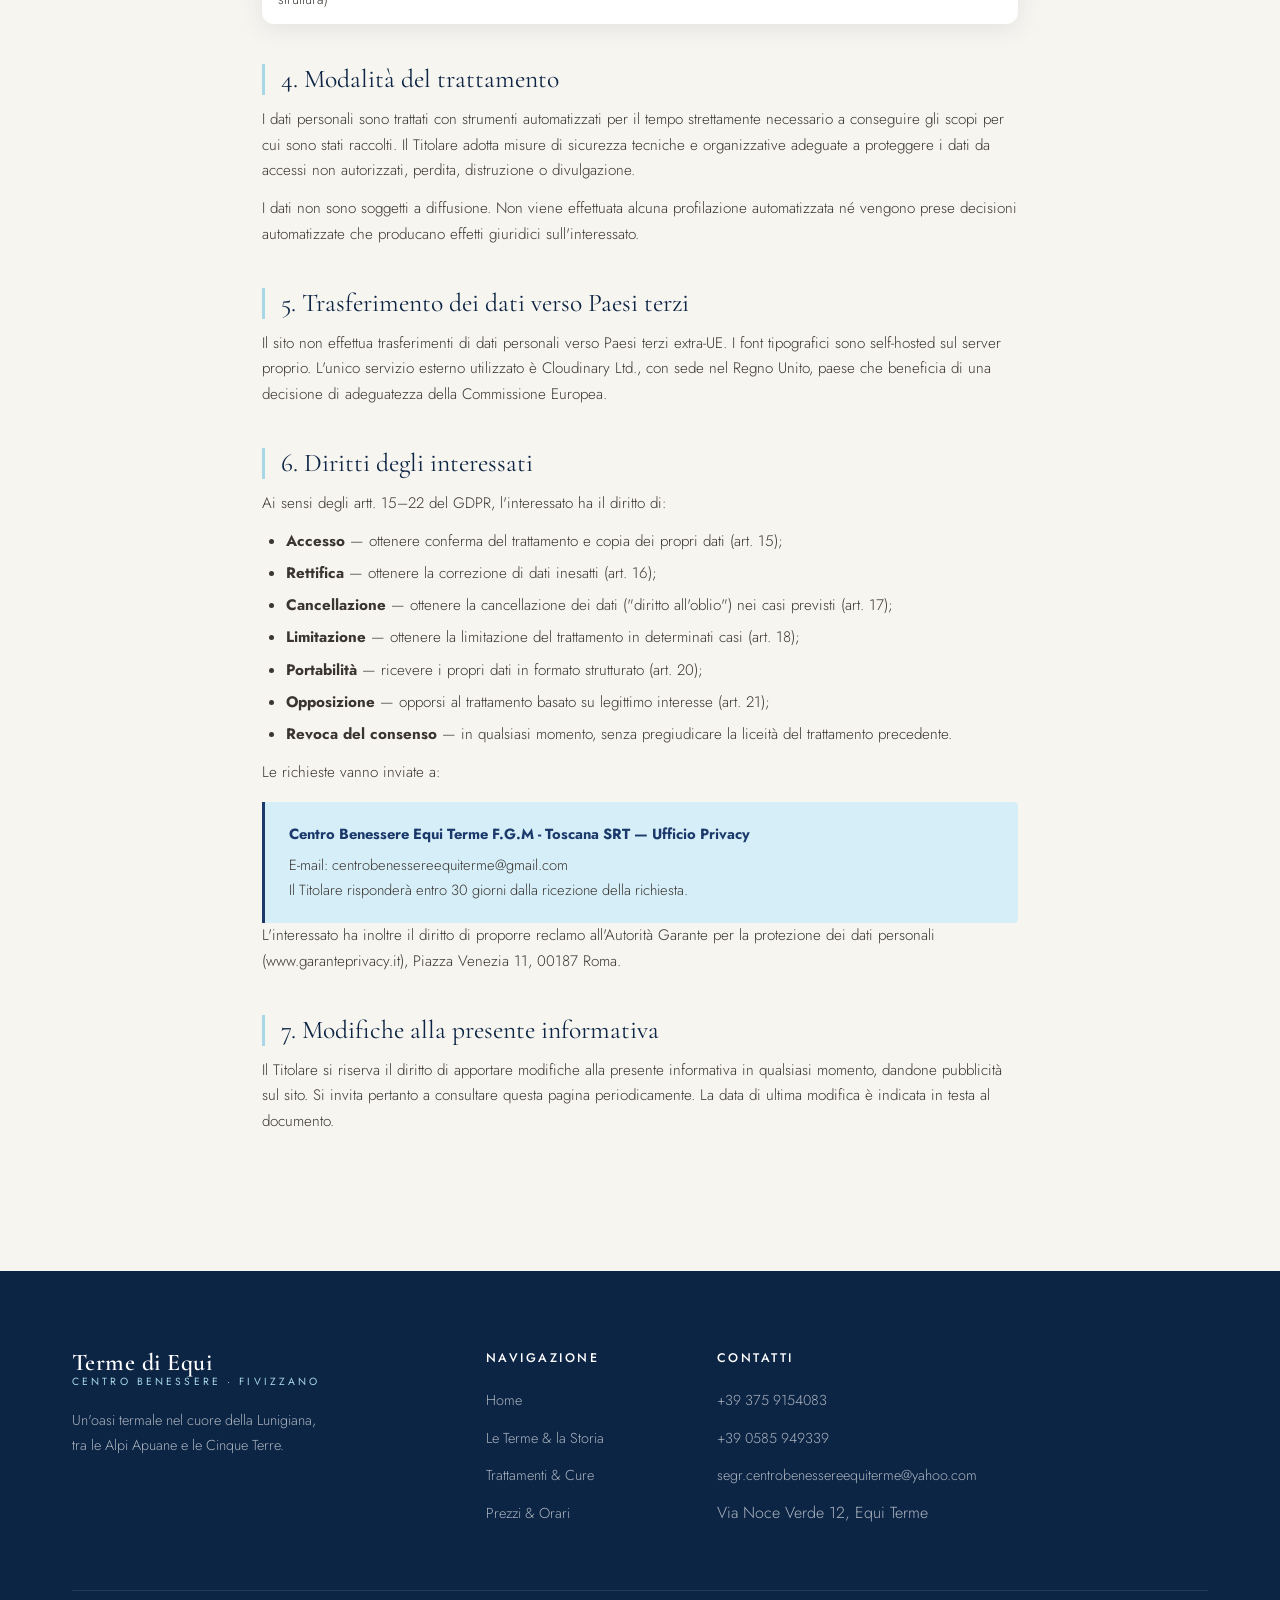
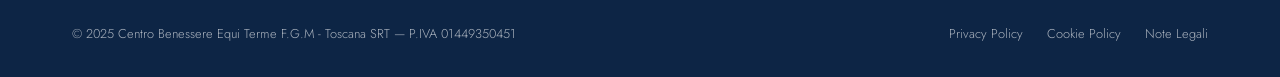
==== commit db34f574: "x" ====
--- a/cookie-policy.html
+++ b/cookie-policy.html
@@ -4,119 +4,19 @@
   <meta charset="UTF-8">
   <meta name="viewport" content="width=device-width, initial-scale=1.0">
 
-  <title>Cookie Policy | Terme di Equi — Centro Benessere Fivizzano</title>
-  <meta name="description" content="Cookie Policy del sito www.termediequi.com — Informativa sull'utilizzo dei cookie ai sensi del GDPR e del Provvedimento Garante Privacy 231/2021.">
-  <link rel="canonical" href="https://www.termediequi.com/cookie-policy.html">
+  <!-- Preload font critici -->
+  <link rel="preload" href="fonts/CormorantGaramond-VariableFont_wght.ttf" as="font" type="font/ttf" crossorigin>
+  <link rel="preload" href="fonts/Jost-VariableFont_wght.ttf" as="font" type="font/ttf" crossorigin>
+
+  <!-- noindex: le pagine legali non devono competere con le pagine principali -->
+  <meta name="robots" content="noindex, follow">
+
+  <title>Privacy Policy | Terme di Equi — Centro Benessere</title>
+  <meta name="description" content="Informativa sulla privacy ai sensi del Regolamento UE 2016/679 (GDPR) del Terme di Equi centro benessere, Fivizzano (MS).">
+  <link rel="canonical" href="https://www.termediequi.com/privacy-policy.html">
 
   <link rel="stylesheet" href="style.css">
   <link rel="icon" type="image/svg+xml" href="img/favicon.svg">
-
-  <style>
-    .legal-page { padding: 5rem 0 6rem; }
-    .legal-page .container { max-width: 820px; }
-
-    .legal-header {
-      margin-bottom: 3rem;
-      padding-bottom: 2rem;
-      border-bottom: 2px solid var(--azzurro-turchese);
-    }
-    .legal-header h1 { font-size: clamp(2rem, 4vw, 3rem); margin-bottom: 0.5rem; }
-    .legal-header .legal-meta {
-      font-size:      0.8rem;
-      color:          var(--grigio-caldo);
-      letter-spacing: 0.1em;
-      text-transform: uppercase;
-    }
-
-    .legal-section { margin-bottom: 2.5rem; }
-    .legal-section h2 {
-      font-size:     1.6rem;
-      margin-bottom: 0.75rem;
-      padding-left:  1rem;
-      border-left:   3px solid var(--azzurro-turchese);
-      color:         var(--blu-marino);
-    }
-    .legal-section h3 {
-      font-size:     1.15rem;
-      margin: 1.25rem 0 0.4rem;
-      color:  var(--blu-cobalto);
-    }
-    .legal-section p {
-      font-size:    0.95rem;
-      color:        var(--grigio-scuro);
-      margin-bottom: 0.75rem;
-      max-width:    100%;
-    }
-    .legal-section ul {
-      list-style:   disc;
-      padding-left: 1.5rem;
-      display:      flex;
-      flex-direction: column;
-      gap:          0.4rem;
-      font-size:    0.95rem;
-      color:        var(--grigio-scuro);
-      margin-bottom: 0.75rem;
-    }
-
-    .cookie-table {
-      width:           100%;
-      border-collapse: collapse;
-      font-size:       0.88rem;
-      margin:          1rem 0 1.25rem;
-      background:      var(--bianco-puro);
-      border-radius:   var(--radius-md);
-      overflow:        hidden;
-      box-shadow:      var(--shadow-soft);
-    }
-    .cookie-table thead tr { background: var(--blu-cobalto); color: var(--bianco-puro); }
-    .cookie-table th,
-    .cookie-table td { padding: 0.75rem 1rem; text-align: left; border-bottom: 1px solid rgba(0,0,0,0.06); vertical-align: top; }
-    .cookie-table th { font-weight: 500; letter-spacing: 0.08em; font-size: 0.78rem; text-transform: uppercase; }
-    .cookie-table tbody tr:last-child td { border-bottom: none; }
-    .cookie-table tbody tr:hover { background: var(--azzurro-pallido); }
-
-    .badge {
-      display:       inline-block;
-      padding:       0.15rem 0.6rem;
-      border-radius: 100px;
-      font-size:     0.72rem;
-      font-weight:   500;
-      letter-spacing: 0.05em;
-      text-transform: uppercase;
-    }
-    .badge--verde  { background: rgba(74,124,47,0.12); color: var(--verde-chiaro); }
-    .badge--oro    { background: rgba(201,168,76,0.15); color: #8B6914; }
-    .badge--grigio { background: rgba(0,0,0,0.07); color: var(--grigio-caldo); }
-
-    .verdict-box {
-      background:    var(--blu-marino);
-      color:         var(--bianco-puro);
-      border-radius: var(--radius-md);
-      padding:       2rem 2.25rem;
-      margin:        2rem 0;
-    }
-    .verdict-box h3 { color: var(--azzurro-turchese); margin-bottom: 0.75rem; font-size: 1.3rem; }
-    .verdict-box p  { color: rgba(255,255,255,0.85); font-size: 0.95rem; max-width: 100%; margin-bottom: 0.5rem; }
-    .verdict-box p:last-child { margin-bottom: 0; }
-
-    .contact-box {
-      background:    var(--azzurro-pallido);
-      border-left:   3px solid var(--blu-cobalto);
-      border-radius: 0 var(--radius-sm) var(--radius-sm) 0;
-      padding:       1.25rem 1.5rem;
-      margin-top:    1rem;
-      font-size:     0.92rem;
-    }
-    .contact-box strong { color: var(--blu-cobalto); display: block; margin-bottom: 0.4rem; }
-
-    @media (max-width: 768px) {
-      .legal-page { padding: 3rem 0 4rem; }
-      .cookie-table { font-size: 0.8rem; }
-      .cookie-table th,
-      .cookie-table td { padding: 0.6rem 0.75rem; }
-      .verdict-box { padding: 1.5rem; }
-    }
-  </style>
 </head>
 <body>
 
@@ -133,125 +33,130 @@
       <li><a href="trattamenti-e-cure.html">Trattamenti</a></li>
       <li><a href="prezzi.html">Prezzi</a></li>
     </ul>
-    <button class="nav__burger" aria-label="Apri menu" aria-expanded="false">
-      <span></span><span></span><span></span>
+    <button class="nav__burger" aria-label="Apri menu di navigazione" aria-expanded="false" aria-controls="mobile-nav">
+      <span aria-hidden="true"></span>
+      <span aria-hidden="true"></span>
+      <span aria-hidden="true"></span>
     </button>
   </nav>
 </header>
 
-<div class="nav__mobile" role="dialog" aria-label="Menu mobile">
+<nav id="mobile-nav" class="nav__mobile" role="dialog" aria-label="Menu di navigazione mobile" aria-hidden="true">
   <a href="index.html">Home</a>
   <a href="le-terme.html">Le Terme</a>
   <a href="trattamenti-e-cure.html">Trattamenti</a>
-  <a href="prezzi.html">Prezzi & Orari</a>
-</div>
-
-<main class="legal-page" style="margin-top: 80px;">
+  <a href="prezzi.html">Prezzi &amp; Orari</a>
+</nav>
+
+<!-- CONTENUTO LEGALE -->
+<main class="legal-page">
   <div class="container">
 
     <div class="legal-header">
       <span class="overline">Documento legale</span>
-      <h1>Cookie Policy</h1>
-      <p class="legal-meta">Ai sensi del Provvedimento Garante n. 231 del 10/06/2021 e del Regolamento UE 2016/679 &mdash; Ultimo aggiornamento: <span style="background:rgba(201,168,76,0.15);color:#8B6914;padding:0.1rem 0.4rem;border-radius:3px;font-weight:500;">20/03/2026</span></p>
-    </div>
-
-    <!-- 1. Cosa sono i cookie -->
-    <div class="legal-section">
-      <h2>1. Cosa sono i cookie</h2>
-      <p>I cookie sono piccoli file di testo che i siti web visitati dall'utente inviano al suo terminale (computer, tablet, smartphone), dove vengono memorizzati per essere poi ritrasmessi allo stesso sito alla visita successiva. I cookie permettono al sito di ricordare le azioni e preferenze dell'utente.</p>
-      <p>Esistono diverse categorie di cookie, classificabili in base alla loro funzione e alla loro provenienza:</p>
-      <ul>
-        <li><strong>Cookie tecnici/necessari:</strong> essenziali per il funzionamento del sito, non richiedono consenso;</li>
-        <li><strong>Cookie analitici di terze parti:</strong> tracciano il comportamento degli utenti, richiedono consenso;</li>
-        <li><strong>Cookie di profilazione/marketing:</strong> usati per inviare pubblicità mirata, richiedono consenso esplicito.</li>
-      </ul>
-    </div>
-
-    <!-- 2. Audit tecnico -->
-    <div class="legal-section">
-      <h2>2. Cookie utilizzati da questo sito — Audit tecnico</h2>
-      <p>Di seguito è riportato l'elenco completo dei cookie e delle connessioni a terze parti rilevate nell'analisi del codice sorgente del sito <strong>www.termediequi.com</strong>.</p>
-
-      <h3>Cookie tecnici propri</h3>
-      <table class="cookie-table" aria-label="Cookie tecnici propri">
+      <h1>Privacy Policy</h1>
+      <p class="legal-meta">Informativa ai sensi dell'art. 13 del Regolamento UE 2016/679 (GDPR) — Ultimo aggiornamento: <em class="legal-meta-highlight">20/03/2026</em></p>
+    </div>
+
+    <!-- 1. Titolare -->
+    <div class="legal-section">
+      <h2>1. Titolare del Trattamento</h2>
+      <p>Il Titolare del trattamento dei dati personali raccolti tramite il sito <strong>www.termediequi.com</strong> è:</p>
+      <div class="contact-box">
+        <strong>Centro Benessere Equi Terme F.G.M - Toscana SRT</strong>
+        Via Noce Verde 12, Equi Terme, 54013 Fivizzano (MS) — Italia<br>
+        P.IVA: 01449350451<br>
+        E-mail: <a href="mailto:centrobenessereequiterme@gmail.com">centrobenessereequiterme@gmail.com</a><br>
+        Telefono: <a href="tel:+390585949339">0585 949339</a>
+      </div>
+    </div>
+
+    <!-- 2. Dati raccolti -->
+    <div class="legal-section">
+      <h2>2. Tipologie di dati raccolti</h2>
+
+      <h3>2.1 Dati di navigazione</h3>
+      <p>I sistemi informatici e le procedure software preposte al funzionamento di questo sito acquisiscono, nel corso del loro normale esercizio, alcuni dati la cui trasmissione è implicita nell'uso dei protocolli di comunicazione di Internet. In questa categoria rientrano gli indirizzi IP o i nomi a dominio dei computer e dei terminali utilizzati dagli utenti, gli indirizzi in notazione URI/URL delle risorse richieste, l'orario della richiesta, il metodo utilizzato nel sottoporre la richiesta al server, la dimensione del file ottenuto in risposta, il codice numerico indicante lo stato della risposta data dal server ed altri parametri relativi al sistema operativo e all'ambiente informatico dell'utente.</p>
+      <p>Questi dati vengono conservati per il tempo strettamente necessario al corretto funzionamento del sito e vengono cancellati immediatamente dopo la loro elaborazione.</p>
+
+      <h3>2.2 Dati comunicati volontariamente dall'utente</h3>
+      <p>Il sito non dispone di moduli di contatto online o form di registrazione. I dati personali comunicati volontariamente (es. via e-mail o telefono) sono trattati esclusivamente per rispondere alla richiesta dell'utente.</p>
+
+      <h3>2.3 Dati provenienti da servizi di terze parti</h3>
+      <p>Le immagini del sito sono ospitate su <strong>Cloudinary</strong> (Cloudinary Ltd.). Il caricamento delle immagini avviene tramite CDN e comporta la trasmissione dell'indirizzo IP dell'utente ai server Cloudinary esclusivamente per finalità tecniche di erogazione del servizio. Nessun cookie di profilazione viene depositato. Per maggiori informazioni: <a href="https://cloudinary.com/privacy" target="_blank" rel="noopener noreferrer">cloudinary.com/privacy</a>.</p>
+      <p>Il sito non utilizza Google Fonts tramite CDN esterna. I font tipografici sono interamente self-hosted e non comportano alcun trasferimento di dati verso terze parti.</p>
+    </div>
+
+    <!-- 3. Finalità e basi giuridiche -->
+    <div class="legal-section">
+      <h2>3. Finalità e basi giuridiche del trattamento</h2>
+      <table class="legal-table" aria-label="Finalità del trattamento">
         <thead>
           <tr>
-            <th>Nome / Origine</th>
-            <th>Tipo</th>
-            <th>Scopo</th>
-            <th>Durata</th>
+            <th scope="col">Finalità</th>
+            <th scope="col">Base giuridica</th>
+            <th scope="col">Periodo conservazione</th>
           </tr>
         </thead>
         <tbody>
           <tr>
-            <td><code>script.js</code> (locale)</td>
-            <td><span class="badge badge--verde">Tecnico</span></td>
-            <td>Gestione menu mobile, animazioni scroll, accordion. Non genera cookie persistenti.</td>
-            <td>Sessione</td>
+            <td>Erogazione del servizio web e sicurezza informatica</td>
+            <td>Legittimo interesse (art. 6.1.f GDPR)</td>
+            <td>Log tecnici: max 30 giorni</td>
+          </tr>
+          <tr>
+            <td>Risposta a richieste di informazioni (via e-mail/telefono)</td>
+            <td>Esecuzione misure precontrattuali (art. 6.1.b GDPR)</td>
+            <td>Fino all'evasione della richiesta, max 12 mesi</td>
+          </tr>
+          <tr>
+            <td>Obblighi contabili e fiscali (clienti struttura)</td>
+            <td>Obbligo legale (art. 6.1.c GDPR)</td>
+            <td>10 anni (obbligo di legge)</td>
           </tr>
         </tbody>
       </table>
-      <p>Il sito <strong>non utilizza</strong> cookie di analytics (Google Analytics, Matomo o simili), cookie di marketing, pixel di tracciamento social, né chat widget di terze parti.</p>
-
-      <h3>Connessioni a terze parti (senza cookie propri del sito)</h3>
-      <table class="cookie-table" aria-label="Risorse di terze parti">
-        <thead>
-          <tr>
-            <th>Servizio</th>
-            <th>Tipo</th>
-            <th>Dati trasmessi</th>
-            <th>Necessità consenso</th>
-          </tr>
-        </thead>
-        <tbody>
-          
-          <tr>
-            <td><strong>Cloudinary CDN</strong><br><small>res.cloudinary.com</small></td>
-            <td><span class="badge badge--grigio">CDN immagini</span></td>
-            <td>Indirizzo IP (log server), nessun cookie proprio generato</td>
-            <td>Base legittimo interesse</td>
-          </tr>
-        </tbody>
-      </table>
-    </div>
-
-    <!-- 3. Verdetto banner -->
-    <div class="verdict-box">
-  <h3>Il Cookie Banner è necessario?</h3>
-  <p><strong>No.</strong> Il sito utilizza esclusivamente font self-hosted e non stabilisce connessioni a Google o altri servizi di tracciamento. L'unica risorsa esterna è Cloudinary CDN per le immagini, che non deposita cookie e opera su base di legittimo interesse. Non è richiesto alcun banner cookie.</p>
-</div>
-
-    <!-- 4. Come gestire i cookie -->
-    <div class="legal-section">
-      <h2>3. Come gestire i cookie del browser</h2>
-      <p>Indipendentemente dall'eventuale banner, l'utente può sempre gestire, bloccare o eliminare i cookie direttamente dalle impostazioni del proprio browser:</p>
+    </div>
+
+    <!-- 4. Modalità del trattamento -->
+    <div class="legal-section">
+      <h2>4. Modalità del trattamento</h2>
+      <p>I dati personali sono trattati con strumenti automatizzati per il tempo strettamente necessario a conseguire gli scopi per cui sono stati raccolti. Il Titolare adotta misure di sicurezza tecniche e organizzative adeguate a proteggere i dati da accessi non autorizzati, perdita, distruzione o divulgazione.</p>
+      <p>I dati non sono soggetti a diffusione. Non viene effettuata alcuna profilazione automatizzata né vengono prese decisioni automatizzate che producano effetti giuridici sull'interessato.</p>
+    </div>
+
+    <!-- 5. Trasferimento dati -->
+    <div class="legal-section">
+      <h2>5. Trasferimento dei dati verso Paesi terzi</h2>
+      <p>Il sito non effettua trasferimenti di dati personali verso Paesi terzi extra-UE. I font tipografici sono self-hosted sul server proprio. L'unico servizio esterno utilizzato è Cloudinary Ltd., con sede nel Regno Unito, paese che beneficia di una decisione di adeguatezza della Commissione Europea.</p>
+    </div>
+
+    <!-- 6. Diritti degli interessati -->
+    <div class="legal-section">
+      <h2>6. Diritti degli interessati</h2>
+      <p>Ai sensi degli artt. 15–22 del GDPR, l'interessato ha il diritto di:</p>
       <ul>
-        <li><a href="https://support.google.com/chrome/answer/95647" target="_blank" rel="noopener">Google Chrome</a></li>
-        <li><a href="https://support.mozilla.org/it/kb/gestione-dei-cookie" target="_blank" rel="noopener">Mozilla Firefox</a></li>
-        <li><a href="https://support.apple.com/it-it/guide/safari/sfri11471/mac" target="_blank" rel="noopener">Apple Safari</a></li>
-        <li><a href="https://support.microsoft.com/it-it/microsoft-edge/eliminare-i-cookie-in-microsoft-edge-63947406" target="_blank" rel="noopener">Microsoft Edge</a></li>
+        <li><strong>Accesso</strong> — ottenere conferma del trattamento e copia dei propri dati (art. 15);</li>
+        <li><strong>Rettifica</strong> — ottenere la correzione di dati inesatti (art. 16);</li>
+        <li><strong>Cancellazione</strong> — ottenere la cancellazione dei dati ("diritto all'oblio") nei casi previsti (art. 17);</li>
+        <li><strong>Limitazione</strong> — ottenere la limitazione del trattamento in determinati casi (art. 18);</li>
+        <li><strong>Portabilità</strong> — ricevere i propri dati in formato strutturato (art. 20);</li>
+        <li><strong>Opposizione</strong> — opporsi al trattamento basato su legittimo interesse (art. 21);</li>
+        <li><strong>Revoca del consenso</strong> — in qualsiasi momento, senza pregiudicare la liceità del trattamento precedente.</li>
       </ul>
-      <p>Si segnala che la disabilitazione totale dei cookie potrebbe compromettere alcune funzionalità del sito.</p>
-
-     
-    </div>
-
-    <!-- 5. Contatti -->
-    <div class="legal-section">
-      <h2>4. Contatti e richieste</h2>
-      <p>Per qualsiasi richiesta in merito al trattamento dei cookie e dei dati personali:</p>
+      <p>Le richieste vanno inviate a:</p>
       <div class="contact-box">
-        <strong>Centro Benessere Equi Terme F.G.M - Toscana SRT</strong>
+        <strong>Centro Benessere Equi Terme F.G.M - Toscana SRT — Ufficio Privacy</strong>
         E-mail: <a href="mailto:centrobenessereequiterme@gmail.com">centrobenessereequiterme@gmail.com</a><br>
-        Telefono: <a href="tel:0585949339">0585 949339</a>
-      </div>
-      <p style="margin-top:1rem;">Per ulteriori informazioni sul trattamento dei dati personali consulta la <a href="privacy-policy.html">Privacy Policy</a>.</p>
-    </div>
-
-    <!-- 6. Modifiche -->
-    <div class="legal-section">
-      <h2>5. Aggiornamenti della Cookie Policy</h2>
-      <p>Il Titolare si riserva di modificare la presente Cookie Policy in qualsiasi momento, in particolare in caso di variazioni tecniche del sito o di aggiornamenti normativi. La versione aggiornata sarà sempre disponibile a questa pagina con data di revisione aggiornata.</p>
+        Il Titolare risponderà entro 30 giorni dalla ricezione della richiesta.
+      </div>
+      <p>L'interessato ha inoltre il diritto di proporre reclamo all'Autorità Garante per la protezione dei dati personali (<a href="https://www.garanteprivacy.it" target="_blank" rel="noopener noreferrer">www.garanteprivacy.it</a>), Piazza Venezia 11, 00187 Roma.</p>
+    </div>
+
+    <!-- 7. Modifiche -->
+    <div class="legal-section">
+      <h2>7. Modifiche alla presente informativa</h2>
+      <p>Il Titolare si riserva il diritto di apportare modifiche alla presente informativa in qualsiasi momento, dandone pubblicità sul sito. Si invita pertanto a consultare questa pagina periodicamente. La data di ultima modifica è indicata in testa al documento.</p>
     </div>
 
   </div>
@@ -262,7 +167,7 @@
   <div class="container">
     <div class="footer__grid">
       <div class="footer__brand">
-        <a href="index.html" class="nav__logo">
+        <a href="index.html" class="nav__logo" aria-label="Terme di Equi — Home">
           <span class="nav__logo-main">Terme di Equi</span>
           <span class="nav__logo-sub">Centro Benessere · Fivizzano</span>
         </a>
@@ -272,23 +177,23 @@
         <h4>Navigazione</h4>
         <ul>
           <li><a href="index.html">Home</a></li>
-          <li><a href="le-terme.html">Le Terme & la Storia</a></li>
-          <li><a href="trattamenti-e-cure.html">Trattamenti & Cure</a></li>
-          <li><a href="prezzi.html">Prezzi & Orari</a></li>
+          <li><a href="le-terme.html">Le Terme &amp; la Storia</a></li>
+          <li><a href="trattamenti-e-cure.html">Trattamenti &amp; Cure</a></li>
+          <li><a href="prezzi.html">Prezzi &amp; Orari</a></li>
         </ul>
       </div>
       <div class="footer__col">
         <h4>Contatti</h4>
         <ul>
-          <li><a href="tel:3759154083">+39 375 9154083</a></li>
-          <li><a href="tel:0585949339">+39 0585 949339</a></li>
+          <li><a href="tel:+393759154083">+39 375 9154083</a></li>
+          <li><a href="tel:+390585949339">+39 0585 949339</a></li>
           <li><a href="mailto:segr.centrobenessereequiterme@yahoo.com">segr.centrobenessereequiterme@yahoo.com</a></li>
-          <li style="color:rgba(255,255,255,0.6);">Via Noce Verde 12, Equi Terme</li>
+          <li>Via Noce Verde 12, Equi Terme</li>
         </ul>
       </div>
     </div>
     <div class="footer__bottom">
-      <p>&copy; 2025 Centro Benessere Equi Terme F.G.M - Toscana SRT &mdash; P.IVA 01449350451</p>
+      <p>© 2025 Centro Benessere Equi Terme F.G.M - Toscana SRT — P.IVA 01449350451</p>
       <nav class="footer__legal" aria-label="Link legali">
         <a href="privacy-policy.html">Privacy Policy</a>
         <a href="cookie-policy.html">Cookie Policy</a>
--- a/style.css
+++ b/style.css
@@ -1,7 +1,7 @@
 /* =========================================
-   TERME DI EQUI — style.css
-   v4 — Refactor completo: tabelle responsive,
-        allineamenti, spaziatura uniforme
+   TERME DI EQUI — style.css  v5
+   Refactor completo: zero stili inline,
+   timeline, trattamenti, ARIA, performance
    ========================================= */
 
 /* ── Self-hosted fonts (nessuna connessione a Google) ── */
@@ -33,6 +33,7 @@
   font-style: italic;
   font-display: swap;
 }
+
 /* ─── CSS Variables ────────────────────────────────────────────── */
 :root {
   --bianco-pietra:    #F7F5F0;
@@ -115,7 +116,7 @@
   z-index:    1000;
   padding:    1.25rem 0;
   background: transparent;
-  transition: var(--transition);
+  transition: background var(--transition), padding var(--transition), box-shadow var(--transition);
 }
 .site-header.scrolled {
   background:      rgba(13,37,69,0.96);
@@ -330,75 +331,51 @@
 .btn--block         { width: 100%; justify-content: center; }
 
 /* ─── Cards ────────────────────────────────────────────────────── */
-/* Layout generale della scheda */
-.card { 
-    background: var(--bianco-puro); 
-    border-radius: var(--radius-md); 
-    overflow: hidden; 
-    box-shadow: var(--shadow-soft); 
-    transition: var(--transition);
-    display: flex;
-    flex-direction: column;
-    height: 100%;
-}
-
-.card:hover { 
-    transform: translateY(-6px); 
-    box-shadow: var(--shadow-deep); 
-}
-
-.card__img { 
-    aspect-ratio: 4/3; 
-    overflow: hidden; 
-}
-
-.card__img img { 
-    width: 100%; 
-    height: 100%; 
-    object-fit: cover; 
-    transition: transform 0.5s ease; 
-}
-
-.card:hover .card__img img { 
-    transform: scale(1.05); 
-}
-
-/* NUOVA FASCIA TITOLO */
+.card {
+  background:     var(--bianco-puro);
+  border-radius:  var(--radius-md);
+  overflow:       hidden;
+  box-shadow:     var(--shadow-soft);
+  transition:     var(--transition);
+  display:        flex;
+  flex-direction: column;
+  height:         100%;
+}
+.card:hover { transform: translateY(-6px); box-shadow: var(--shadow-deep); }
+
+.card__img            { aspect-ratio: 4/3; overflow: hidden; }
+.card__img img        { width: 100%; height: 100%; object-fit: cover; transition: transform 0.5s ease; }
+.card:hover .card__img img { transform: scale(1.05); }
+
 .card__band {
-    margin: 0;
-    padding: 1rem;
-    text-align: center;
-    color: var(--bianco-puro); /* O il colore di testo che preferisci */
-    display: flex;
-    align-items: center;
-    justify-content: center;
-    min-height: 5.5rem; /* Forza l'altezza uniforme anche per i titoli più corti */
-}
-
-/* Colori delle singole fasce */
-.card__band--blu { background-color: #1a4b6e; } /* Inserisci il tuo var(--blu) */
-.card__band--verde { background-color: #4a7c59; } /* Inserisci il tuo var(--verde) */
-.card__band--oro { background-color: #d4af37; } /* Inserisci il tuo var(--oro) */
-
-/* Corpo della scheda e allineamento */
-.card__body { 
-    padding: 1.75rem;
-    display: flex;
-    flex-direction: column;
-    flex-grow: 1; /* Occupa tutto lo spazio rimanente */
-}
-
-.card__body p { 
-    font-size: 0.95rem; 
-    color: var(--grigio-caldo); 
-    margin-bottom: 1.5rem;
-    text-align: center; /* Opzionale: per centrare anche la descrizione */
-}
-
-/* Allineamento del pulsante sul fondo */
+  margin:          0;
+  padding:         1rem;
+  text-align:      center;
+  color:           var(--bianco-puro);
+  display:         flex;
+  align-items:     center;
+  justify-content: center;
+  min-height:      5.5rem;
+}
+.card__band--blu   { background-color: #1a4b6e; }
+.card__band--verde { background-color: #4a7c59; }
+.card__band--oro   { background-color: #d4af37; }
+
+.card__body {
+  padding:        1.75rem;
+  display:        flex;
+  flex-direction: column;
+  flex-grow:      1;
+}
+.card__body p {
+  font-size:     0.95rem;
+  color:         var(--grigio-caldo);
+  margin-bottom: 1.5rem;
+  text-align:    center;
+}
 .card__body .btn {
-    margin-top: auto; 
-    align-self: center; /* Centra il pulsante orizzontalmente */
+  margin-top:  auto;
+  align-self:  center;
 }
 
 /* ─── Grid utilities ───────────────────────────────────────────── */
@@ -422,11 +399,11 @@
 .split__text p:last-of-type { margin-bottom: 0; }
 
 /* ─── BG variants ──────────────────────────────────────────────── */
-.bg-blu                                  { background: var(--blu-marino); color: var(--bianco-puro); }
+.bg-blu                         { background: var(--blu-marino); color: var(--bianco-puro); }
 .bg-blu h1, .bg-blu h2,
-.bg-blu h3, .bg-blu h4                  { color: var(--bianco-puro); }
-.bg-blu p                               { color: rgba(255,255,255,0.75); }
-.bg-turchese                            { background: var(--azzurro-pallido); }
+.bg-blu h3, .bg-blu h4         { color: var(--bianco-puro); }
+.bg-blu p                      { color: rgba(255,255,255,0.75); }
+.bg-turchese                   { background: var(--azzurro-pallido); }
 
 /* ─── Pill tags ────────────────────────────────────────────────── */
 .tag        { display: inline-block; padding: 0.25rem 0.85rem; border-radius: 100px; font-size: 0.75rem; font-weight: 500; letter-spacing: 0.1em; text-transform: uppercase; }
@@ -435,9 +412,9 @@
 .tag--oro   { background: rgba(201,168,76,0.15); color: #8B6914; }
 
 /* ─── Info box ─────────────────────────────────────────────────── */
-.info-box          { background: var(--azzurro-pallido); border-left: 3px solid var(--blu-cobalto); border-radius: 0 var(--radius-sm) var(--radius-sm) 0; padding: 1.25rem 1.5rem; font-size: 0.9rem; color: var(--grigio-scuro); }
-.info-box strong   { color: var(--blu-cobalto); }
-.note-text         { font-size: 0.85rem; color: var(--grigio-caldo); font-style: italic; }
+.info-box        { background: var(--azzurro-pallido); border-left: 3px solid var(--blu-cobalto); border-radius: 0 var(--radius-sm) var(--radius-sm) 0; padding: 1.25rem 1.5rem; font-size: 0.9rem; color: var(--grigio-scuro); }
+.info-box strong { color: var(--blu-cobalto); }
+.note-text       { font-size: 0.85rem; color: var(--grigio-caldo); font-style: italic; }
 
 /* ─── Page hero (pagine interne) ───────────────────────────────── */
 .page-hero {
@@ -470,13 +447,71 @@
 .page-hero__content p  { color: rgba(255,255,255,0.78); font-size: 1.05rem; max-width: 60ch; }
 
 /* ═══════════════════════════════════════════════════════════════════
-   PRICE TABLES — Sistema completo responsive
+   TIMELINE — le-terme.html
    ═══════════════════════════════════════════════════════════════════ */
-
-/* Blocco contenitore per ogni sezione prezzi */
-.price-block { margin-bottom: 3.5rem; }
-.price-block:last-child { margin-bottom: 0; }
-
+.timeline {
+  max-width: 700px;
+  margin:    0 auto;
+  position:  relative;
+}
+.timeline__line {
+  position:   absolute;
+  left:       2rem;
+  top:        0;
+  bottom:     0;
+  width:      2px;
+  background: rgba(168,216,232,0.3);
+}
+.timeline__entries {
+  display:        flex;
+  flex-direction: column;
+  gap:            2.5rem;
+  padding-left:   5rem;
+}
+.timeline__entry { position: relative; }
+.timeline__dot {
+  position:      absolute;
+  left:          -3.25rem;
+  top:           0.2rem;
+  width:         2rem;
+  height:        2rem;
+  background:    var(--azzurro-turchese);
+  border-radius: 50%;
+  flex-shrink:   0;
+}
+.timeline__label {
+  color:          var(--azzurro-turchese);
+  font-size:      0.8rem;
+  letter-spacing: 0.2em;
+  font-weight:    500;
+  text-transform: uppercase;
+  margin-bottom:  0.25rem;
+  display:        block;
+}
+.timeline__entry h4 {
+  color:         white;
+  margin-bottom: 0.5rem;
+}
+.timeline__entry p {
+  color: rgba(255,255,255,0.75);
+}
+
+/* ═══════════════════════════════════════════════════════════════════
+   TABELLA COMPOSIZIONE CHIMICA — le-terme.html
+   ═══════════════════════════════════════════════════════════════════ */
+.chimica-grid {
+  display:       grid;
+  grid-template-columns: 1fr 1fr;
+  gap:           3rem;
+  margin-bottom: 3rem;
+}
+.chimica-grid h3 { margin-bottom: 1.25rem; }
+
+/* ═══════════════════════════════════════════════════════════════════
+   PRICE TABLES — sistema completo responsive
+   ═══════════════════════════════════════════════════════════════════ */
+.price-block             { margin-bottom: 3.5rem; }
+.price-block:last-child  { margin-bottom: 0; }
 .price-block-title {
   font-family:    var(--font-display);
   font-size:      1.8rem;
@@ -485,13 +520,10 @@
   padding-bottom: 0.75rem;
   border-bottom:  3px solid var(--azzurro-turchese);
 }
-
-/* Legenda feriale/festivo */
-.legend           { display: flex; gap: 1.5rem; flex-wrap: wrap; margin-bottom: 1.5rem; font-size: 0.82rem; color: var(--grigio-scuro); }
-.legend-item      { display: flex; align-items: center; gap: 0.5rem; }
-.legend-dot       { width: 10px; height: 10px; border-radius: 50%; flex-shrink: 0; }
-
-/* Tabella base — layout fisso, colonne proporzionali */
+.legend          { display: flex; gap: 1.5rem; flex-wrap: wrap; margin-bottom: 1.5rem; font-size: 0.82rem; color: var(--grigio-scuro); }
+.legend-item     { display: flex; align-items: center; gap: 0.5rem; }
+.legend-dot      { width: 10px; height: 10px; border-radius: 50%; flex-shrink: 0; }
+
 .price-table {
   width:           100%;
   border-collapse: collapse;
@@ -500,10 +532,8 @@
   overflow:        hidden;
   box-shadow:      var(--shadow-soft);
   font-size:       0.95rem;
-  table-layout:    fixed;   /* colonne stabili, niente overflow inatteso */
-}
-
-/* Thead */
+  table-layout:    fixed;
+}
 .price-table thead tr { background: var(--blu-cobalto); color: var(--bianco-puro); }
 .price-table th {
   padding:        0.9rem 1.25rem;
@@ -514,8 +544,6 @@
   text-align:     left;
   vertical-align: middle;
 }
-
-/* Tbody */
 .price-table td {
   padding:        0.95rem 1.25rem;
   text-align:     left;
@@ -526,34 +554,21 @@
 .price-table tbody tr:last-child td { border-bottom: none; }
 .price-table tbody tr:hover         { background: var(--azzurro-pallido); transition: background 0.2s; }
 
-/* Colonna prezzi (ultima): sempre a destra, grassetto, colore */
 .price-table td:last-child,
-.price-table th:last-child {
-  text-align:  right;
-  font-weight: 500;
-  color:       var(--bianco-puro); /* thead */
-}
+.price-table th:last-child { text-align: right; font-weight: 500; color: var(--bianco-puro); }
 .price-table tbody td:last-child { color: var(--blu-cobalto); }
 
-/* Colonna feriale/festivo: centrata */
 .price-table th.col-feriale,
 .price-table td.col-feriale,
 .price-table th.col-festivo,
-.price-table td.col-festivo {
-  text-align: center;
-}
-/* I valori numerici nelle colonne feriale/festivo sono bold blu */
+.price-table td.col-festivo { text-align: center; }
+
 .price-table tbody td.col-feriale,
-.price-table tbody td.col-festivo {
-  font-weight: 500;
-  color:       var(--blu-cobalto);
-}
-
-/* Celle speciali */
-.price-table td[colspan] { text-align: center; }
-.price-highlight         { background: rgba(168,216,232,0.15); }
-
-/* ─── Larghezze colonne per tabella a 3 col (fascia / feriale / festivo) ─── */
+.price-table tbody td.col-festivo { font-weight: 500; color: var(--blu-cobalto); }
+
+.price-table td[colspan]  { text-align: center; }
+.price-highlight          { background: rgba(168,216,232,0.15); }
+
 .price-table.cols-3 th:nth-child(1),
 .price-table.cols-3 td:nth-child(1) { width: 58%; }
 .price-table.cols-3 th:nth-child(2),
@@ -561,7 +576,6 @@
 .price-table.cols-3 th:nth-child(3),
 .price-table.cols-3 td:nth-child(3) { width: 21%; }
 
-/* ─── Larghezze per tabella ridotti a 4 col ─── */
 .price-table.cols-4 th:nth-child(1),
 .price-table.cols-4 td:nth-child(1) { width: 30%; }
 .price-table.cols-4 th:nth-child(2),
@@ -571,7 +585,6 @@
 .price-table.cols-4 th:nth-child(4),
 .price-table.cols-4 td:nth-child(4) { width: 21%; }
 
-/* ─── Larghezze per tabella abbonamenti a 3 col (tipologia/accesso/prezzo) ─── */
 .price-table.cols-abb th:nth-child(1),
 .price-table.cols-abb td:nth-child(1) { width: 48%; }
 .price-table.cols-abb th:nth-child(2),
@@ -579,7 +592,6 @@
 .price-table.cols-abb th:nth-child(3),
 .price-table.cols-abb td:nth-child(3) { width: 20%; }
 
-/* ─── Larghezze per carnet a 4 col ─── */
 .price-table.cols-carnet th:nth-child(1),
 .price-table.cols-carnet td:nth-child(1) { width: 40%; }
 .price-table.cols-carnet th:nth-child(2),
@@ -589,126 +601,205 @@
 .price-table.cols-carnet th:nth-child(4),
 .price-table.cols-carnet td:nth-child(4) { width: 18%; }
 
-/* ─── Tabella noleggi a 2 col ─── */
 .price-table.cols-2 th:nth-child(1),
 .price-table.cols-2 td:nth-child(1) { width: 70%; }
 .price-table.cols-2 th:nth-child(2),
 .price-table.cols-2 td:nth-child(2) { width: 30%; }
 
-/* Le tabelle noleggio stanno in una colonna centrata */
-.noleggi-wrap {
-  max-width: 520px;
-  margin:    0 auto;
-}
-
-/* ─── Tabella composizione chimica (le-terme.html) ─── */
+.noleggi-wrap { max-width: 520px; margin: 0 auto; }
+
 .price-table.cols-chimica th:nth-child(1),
 .price-table.cols-chimica td:nth-child(1) { width: 55%; }
 .price-table.cols-chimica th:nth-child(2),
 .price-table.cols-chimica td:nth-child(2) { width: 45%; text-align: left; }
-.price-table.cols-chimica tbody td:last-child { text-align: left; }
-
-/* ─── Mobile: le tabelle si adattano senza scroll ─── */
-@media (max-width: 768px) {
-  .price-table { font-size: 0.82rem; }
-  .price-table th,
-  .price-table td { padding: 0.7rem 0.85rem; }
-  .price-block-title { font-size: 1.4rem; }
-
-  /* Su mobile le tabelle a 3-4 col diventano card impilate */
-  .price-table.cols-3,
-  .price-table.cols-4,
-  .price-table.cols-abb,
-  .price-table.cols-carnet {
-    display: block;
-  }
-  .price-table.cols-3 thead,
-  .price-table.cols-4 thead,
-  .price-table.cols-abb thead,
-  .price-table.cols-carnet thead { display: none; }
-
-  .price-table.cols-3 tbody,
-  .price-table.cols-4 tbody,
-  .price-table.cols-abb tbody,
-  .price-table.cols-carnet tbody { display: block; }
-
-  .price-table.cols-3 tr,
-  .price-table.cols-4 tr,
-  .price-table.cols-abb tr,
-  .price-table.cols-carnet tr {
-    display:       block;
-    margin-bottom: 0.75rem;
-    border-radius: var(--radius-sm);
-    border:        1px solid rgba(27,58,107,0.12);
-    overflow:      hidden;
-  }
-  .price-table.cols-3 tr:last-child,
-  .price-table.cols-4 tr:last-child,
-  .price-table.cols-abb tr:last-child,
-  .price-table.cols-carnet tr:last-child { margin-bottom: 0; }
-
-  .price-table.cols-3 td,
-  .price-table.cols-4 td,
-  .price-table.cols-abb td,
-  .price-table.cols-carnet td {
-    display:       flex;
-    justify-content: space-between;
-    align-items:   center;
-    width:         100% !important;
-    text-align:    right !important;
-    padding:       0.65rem 1rem;
-    font-size:     0.82rem;
-    border-bottom: 1px solid rgba(0,0,0,0.06);
-    gap:           1rem;
-  }
-  .price-table.cols-3 td:last-child,
-  .price-table.cols-4 td:last-child,
-  .price-table.cols-abb td:last-child,
-  .price-table.cols-carnet td:last-child { border-bottom: none; }
-
-  /* Etichetta data-label come pseudo-colonna sinistra */
-  .price-table.cols-3 td::before,
-  .price-table.cols-4 td::before,
-  .price-table.cols-abb td::before,
-  .price-table.cols-carnet td::before {
-    content:     attr(data-label);
-    font-size:   0.68rem;
-    font-weight: 500;
-    letter-spacing: 0.1em;
-    text-transform: uppercase;
-    color:       var(--grigio-caldo);
-    text-align:  left;
-    flex-shrink: 0;
-    min-width:   80px;
-  }
-  /* Celle colspan (es. "Ingresso gratuito") — full width */
-  .price-table.cols-3 td[colspan],
-  .price-table.cols-4 td[colspan] {
-    justify-content: center;
-    text-align: center !important;
-    font-size: 0.85rem;
-  }
-  .price-table.cols-3 td[colspan]::before,
-  .price-table.cols-4 td[colspan]::before { display: none; }
-
-  /* Tabelle a 2 colonne (noleggi, chimica): rimangono tabella ma compatte */
-  .price-table.cols-2 { table-layout: auto; }
-  .price-table.cols-2 th,
-  .price-table.cols-2 td { width: auto !important; }
-
-  /* Noleggi centrati su mobile */
-  .noleggi-wrap { max-width: 100%; }
-}
-
-@media (max-width: 480px) {
-  .price-table th,
-  .price-table td { padding: 0.6rem 0.75rem; }
-}
+.price-table.cols-chimica tbody td:last-child { text-align: left; color: var(--grigio-scuro); }
+
+/* ═══════════════════════════════════════════════════════════════════
+   TRATTAMENTI — trattamenti-e-cure.html
+   ═══════════════════════════════════════════════════════════════════ */
+.tratt-hero-card {
+  background:  var(--bianco-puro);
+  border-radius: var(--radius-md);
+  padding:     2rem;
+  box-shadow:  var(--shadow-soft);
+  display:     flex;
+  gap:         1.5rem;
+  align-items: flex-start;
+  transition:  var(--transition);
+}
+.tratt-hero-card:hover { transform: translateY(-4px); box-shadow: var(--shadow-deep); }
+.tratt-hero-card h3    { margin-bottom: 0.5rem; font-size: 1.3rem; }
+.tratt-hero-card p     { font-size: 0.92rem; color: var(--grigio-caldo); margin-bottom: 0.75rem; }
+
+.tratt-detail {
+  display:               grid;
+  grid-template-columns: 1fr 1fr;
+  gap:                   1rem;
+  margin-top:            1rem;
+}
+.tratt-detail-item {
+  background:    var(--azzurro-pallido);
+  border-radius: var(--radius-sm);
+  padding:       0.75rem 1rem;
+  font-size:     0.85rem;
+}
+.tratt-detail-item strong {
+  display:        block;
+  color:          var(--blu-cobalto);
+  font-size:      0.75rem;
+  letter-spacing: 0.1em;
+  text-transform: uppercase;
+  margin-bottom:  0.2rem;
+}
+
+/* Titolo sezione trattamento con bordo turchese */
+.tratt-section-title {
+  margin-bottom:  1.5rem;
+  padding-bottom: 0.75rem;
+  border-bottom:  2px solid var(--azzurro-turchese);
+}
+
+/* Scroll-margin per anchor link con header fisso */
+.tratt-anchor { scroll-margin-top: 120px; }
+
+/* ═══════════════════════════════════════════════════════════════════
+   PAGINE LEGALI — privacy, cookie, note legali
+   ═══════════════════════════════════════════════════════════════════ */
+.legal-page { padding: 5rem 0 6rem; }
+.legal-page .container { max-width: 820px; }
+
+.legal-header {
+  margin-bottom:  3rem;
+  padding-bottom: 2rem;
+  border-bottom:  2px solid var(--azzurro-turchese);
+}
+.legal-header h1 { font-size: clamp(2rem, 4vw, 3rem); margin-bottom: 0.5rem; }
+.legal-meta {
+  font-size:      0.8rem;
+  color:          var(--grigio-caldo);
+  letter-spacing: 0.1em;
+  text-transform: uppercase;
+}
+.legal-meta-highlight {
+  background:  rgba(201,168,76,0.15);
+  color:       #8B6914;
+  padding:     0.1rem 0.4rem;
+  border-radius: 3px;
+  font-weight: 500;
+  font-style:  normal;
+}
+
+.legal-section          { margin-bottom: 2.5rem; }
+.legal-section h2 {
+  font-size:     1.6rem;
+  margin-bottom: 0.75rem;
+  padding-left:  1rem;
+  border-left:   3px solid var(--azzurro-turchese);
+  color:         var(--blu-marino);
+}
+.legal-section h3       { font-size: 1.15rem; margin: 1.25rem 0 0.4rem; color: var(--blu-cobalto); }
+.legal-section p        { font-size: 0.95rem; color: var(--grigio-scuro); margin-bottom: 0.75rem; max-width: 100%; }
+.legal-section ul {
+  list-style:     disc;
+  padding-left:   1.5rem;
+  display:        flex;
+  flex-direction: column;
+  gap:            0.4rem;
+  font-size:      0.95rem;
+  color:          var(--grigio-scuro);
+  margin-bottom:  0.75rem;
+}
+
+/* Tabella legale generica */
+.legal-table {
+  width:           100%;
+  border-collapse: collapse;
+  font-size:       0.88rem;
+  margin:          1rem 0 1.25rem;
+  background:      var(--bianco-puro);
+  border-radius:   var(--radius-md);
+  overflow:        hidden;
+  box-shadow:      var(--shadow-soft);
+}
+.legal-table thead tr              { background: var(--blu-cobalto); color: var(--bianco-puro); }
+.legal-table th,
+.legal-table td                   { padding: 0.75rem 1rem; text-align: left; border-bottom: 1px solid rgba(0,0,0,0.06); }
+.legal-table th                   { font-weight: 500; letter-spacing: 0.08em; font-size: 0.78rem; text-transform: uppercase; }
+.legal-table tbody tr:last-child td { border-bottom: none; }
+.legal-table tbody tr:hover        { background: var(--azzurro-pallido); }
+
+/* Cookie table */
+.cookie-table {
+  width:           100%;
+  border-collapse: collapse;
+  font-size:       0.88rem;
+  margin:          1rem 0 1.25rem;
+  background:      var(--bianco-puro);
+  border-radius:   var(--radius-md);
+  overflow:        hidden;
+  box-shadow:      var(--shadow-soft);
+}
+.cookie-table thead tr    { background: var(--blu-cobalto); color: var(--bianco-puro); }
+.cookie-table th,
+.cookie-table td          { padding: 0.75rem 1rem; text-align: left; border-bottom: 1px solid rgba(0,0,0,0.06); vertical-align: top; }
+.cookie-table th          { font-weight: 500; letter-spacing: 0.08em; font-size: 0.78rem; text-transform: uppercase; }
+.cookie-table tbody tr:last-child td { border-bottom: none; }
+.cookie-table tbody tr:hover { background: var(--azzurro-pallido); }
+
+/* Badge */
+.badge          { display: inline-block; padding: 0.15rem 0.6rem; border-radius: 100px; font-size: 0.72rem; font-weight: 500; letter-spacing: 0.05em; text-transform: uppercase; }
+.badge--verde   { background: rgba(74,124,47,0.12); color: var(--verde-chiaro); }
+.badge--oro     { background: rgba(201,168,76,0.15); color: #8B6914; }
+.badge--grigio  { background: rgba(0,0,0,0.07); color: var(--grigio-caldo); }
+
+/* Verdict box (cookie policy) */
+.verdict-box    { background: var(--blu-marino); color: var(--bianco-puro); border-radius: var(--radius-md); padding: 2rem 2.25rem; margin: 2rem 0; }
+.verdict-box h3 { color: var(--azzurro-turchese); margin-bottom: 0.75rem; font-size: 1.3rem; }
+.verdict-box p  { color: rgba(255,255,255,0.85); font-size: 0.95rem; max-width: 100%; margin-bottom: 0.5rem; }
+.verdict-box p:last-child { margin-bottom: 0; }
+
+/* Contact box */
+.contact-box {
+  background:    var(--azzurro-pallido);
+  border-left:   3px solid var(--blu-cobalto);
+  border-radius: 0 var(--radius-sm) var(--radius-sm) 0;
+  padding:       1.25rem 1.5rem;
+  margin-top:    1rem;
+  font-size:     0.92rem;
+}
+.contact-box strong { color: var(--blu-cobalto); display: block; margin-bottom: 0.4rem; }
+
+/* Scheda societaria (note legali) */
+.company-card { background: var(--bianco-puro); border-radius: var(--radius-md); box-shadow: var(--shadow-soft); overflow: hidden; margin-bottom: 2rem; }
+.company-card__header { background: var(--blu-cobalto); color: var(--bianco-puro); padding: 1.25rem 1.75rem; }
+.company-card__header h3 { color: var(--bianco-puro); font-size: 1.3rem; margin-bottom: 0.25rem; }
+.company-card__header p  { color: rgba(255,255,255,0.7); font-size: 0.82rem; max-width: 100%; margin: 0; }
+.company-card__body  { padding: 1.5rem 1.75rem; }
+.company-card__row {
+  display:       flex;
+  gap:           1rem;
+  padding:       0.65rem 0;
+  border-bottom: 1px solid rgba(0,0,0,0.06);
+  font-size:     0.92rem;
+  align-items:   baseline;
+}
+.company-card__row:last-child { border-bottom: none; }
+.company-card__label {
+  min-width:      160px;
+  font-size:      0.75rem;
+  font-weight:    500;
+  letter-spacing: 0.1em;
+  text-transform: uppercase;
+  color:          var(--grigio-caldo);
+  flex-shrink:    0;
+}
+.company-card__value { color: var(--grigio-scuro); }
+.company-card__value a { color: var(--blu-cobalto); text-decoration: underline; text-underline-offset: 3px; }
 
 /* ─── Accordion ────────────────────────────────────────────────── */
-.accordion                  { border: 1px solid rgba(0,0,0,0.08); border-radius: var(--radius-md); overflow: hidden; }
-.accordion__item            { border-bottom: 1px solid rgba(0,0,0,0.08); }
-.accordion__item:last-child { border-bottom: none; }
+.accordion                   { border: 1px solid rgba(0,0,0,0.08); border-radius: var(--radius-md); overflow: hidden; }
+.accordion__item             { border-bottom: 1px solid rgba(0,0,0,0.08); }
+.accordion__item:last-child  { border-bottom: none; }
 .accordion__trigger {
   width: 100%; text-align: left;
   background: var(--bianco-puro);
@@ -719,10 +810,10 @@
   display: flex; justify-content: space-between; align-items: center;
   transition: var(--transition);
 }
-.accordion__trigger:hover       { background: var(--azzurro-pallido); color: var(--blu-cobalto); }
-.accordion__trigger .acc-icon   { transition: transform 0.3s; font-size: 1.2rem; color: var(--blu-cobalto); }
-.accordion__trigger.open        { background: var(--azzurro-pallido); color: var(--blu-cobalto); }
-.accordion__trigger.open .acc-icon { transform: rotate(45deg); }
+.accordion__trigger:hover            { background: var(--azzurro-pallido); color: var(--blu-cobalto); }
+.accordion__trigger .acc-icon        { transition: transform 0.3s; font-size: 1.2rem; color: var(--blu-cobalto); }
+.accordion__trigger.open             { background: var(--azzurro-pallido); color: var(--blu-cobalto); }
+.accordion__trigger.open .acc-icon  { transform: rotate(45deg); }
 .accordion__body      { display: none; padding: 1.25rem 1.5rem; background: var(--bianco-puro); font-size: 0.95rem; color: var(--grigio-caldo); line-height: 1.8; }
 .accordion__body.open { display: block; }
 
@@ -737,32 +828,65 @@
 .footer__col ul a:hover { color: var(--azzurro-turchese); }
 .footer__bottom { border-top: 1px solid rgba(255,255,255,0.1); padding-top: 2rem; display: flex; justify-content: space-between; align-items: center; gap: 1rem; flex-wrap: wrap; font-size: 0.8rem; }
 .footer__bottom a:hover { color: var(--azzurro-turchese); }
-.footer__legal { display: flex; gap: 1.5rem; }
+.footer__legal  { display: flex; gap: 1.5rem; }
+
+/* ─── Utility: overline su sfondo scuro ───────────────────────── */
+.overline--light { color: var(--azzurro-turchese); }
+
+/* ─── Utility: tabella con margine superiore ──────────────────── */
+.chimica-table  { margin-top: 1.5rem; }
+
+/* ─── Utility: accordion con margine superiore ────────────────── */
+.accordion--spaced { margin-top: 1.5rem; }
+
+/* ─── Utility: sezione trattamento con margine superiore ─────── */
+.tratt-anchor--spaced { margin-top: 3.5rem; }
 
 /* ─── AOS fallback ─────────────────────────────────────────────── */
-[data-aos]                      { opacity: 0; transform: translateY(30px); transition: opacity 0.7s ease, transform 0.7s ease; }
-[data-aos].aos-animate          { opacity: 1; transform: translateY(0); }
-[data-aos="fade-left"]          { transform: translateX(-30px); }
-[data-aos="fade-left"].aos-animate  { transform: translateX(0); }
-[data-aos="fade-right"]         { transform: translateX(30px); }
-[data-aos="fade-right"].aos-animate { transform: translateX(0); }
-[data-aos="zoom-in"]            { transform: scale(0.95); }
-[data-aos="zoom-in"].aos-animate { transform: scale(1); }
-[data-aos-delay="100"]          { transition-delay: 0.1s; }
-[data-aos-delay="200"]          { transition-delay: 0.2s; }
-[data-aos-delay="300"]          { transition-delay: 0.3s; }
+[data-aos]                           { opacity: 0; transform: translateY(30px); transition: opacity 0.7s ease, transform 0.7s ease; }
+[data-aos].aos-animate               { opacity: 1; transform: translateY(0); }
+[data-aos="fade-left"]               { transform: translateX(-30px); }
+[data-aos="fade-left"].aos-animate   { transform: translateX(0); }
+[data-aos="fade-right"]              { transform: translateX(30px); }
+[data-aos="fade-right"].aos-animate  { transform: translateX(0); }
+[data-aos="zoom-in"]                 { transform: scale(0.95); }
+[data-aos="zoom-in"].aos-animate     { transform: scale(1); }
+[data-aos-delay="100"]               { transition-delay: 0.1s; }
+[data-aos-delay="200"]               { transition-delay: 0.2s; }
+[data-aos-delay="300"]               { transition-delay: 0.3s; }
+
+/* ═══════════════════════════════════════════════════════════════════
+   HEADER PAGINE INTERNE (senza Hero)
+   Applicato via JS IIFE prima del paint — nessun flash
+   ═══════════════════════════════════════════════════════════════════ */
+header.site-header.header-no-hero {
+  position:         sticky !important;
+  top:              0 !important;
+  background-color: #ffffff !important;
+  box-shadow:       0 2px 10px rgba(0,0,0,0.1) !important;
+  z-index:          9999 !important;
+}
+header.site-header.header-no-hero .nav__links a,
+header.site-header.header-no-hero .nav__logo,
+header.site-header.header-no-hero .nav__logo-main,
+header.site-header.header-no-hero .nav__logo-sub {
+  color: #1a4b6e !important;
+}
+header.site-header.header-no-hero .nav__burger span {
+  background-color: #1a4b6e !important;
+}
 
 /* ═══════════════════════════════════════════════════════════════════
    RESPONSIVE
    ═══════════════════════════════════════════════════════════════════ */
-
 @media (max-width: 1024px) {
-  .footer__grid     { grid-template-columns: 1fr 1fr; gap: 2.5rem; }
-  .footer__brand    { grid-column: span 2; }
-  .split            { grid-template-columns: 1fr; gap: 3rem; }
-  .split--reverse   { direction: ltr; }
-  .split__img       { aspect-ratio: 16/9; }
-  .grid-4           { grid-template-columns: repeat(2,1fr); }
+  .footer__grid   { grid-template-columns: 1fr 1fr; gap: 2.5rem; }
+  .footer__brand  { grid-column: span 2; }
+  .split          { grid-template-columns: 1fr; gap: 3rem; }
+  .split--reverse { direction: ltr; }
+  .split__img     { aspect-ratio: 16/9; }
+  .grid-4         { grid-template-columns: repeat(2,1fr); }
+  .chimica-grid   { grid-template-columns: 1fr; gap: 2rem; }
 }
 
 @media (max-width: 768px) {
@@ -782,20 +906,109 @@
 
   .grid-2, .grid-3, .grid-4 { grid-template-columns: 1fr; }
 
-  .hero__actions { flex-direction: column; }
-  .hero__actions .btn { width: 100%; justify-content: center; }
-  .hero__scroll  { display: none; }
-
-  .page-hero { min-height: 40vh; }
-
-  .section-header { margin-bottom: 2.5rem; }
-
-  .footer__grid   { grid-template-columns: 1fr; }
-  .footer__brand  { grid-column: span 1; }
-  .footer__bottom { flex-direction: column; text-align: center; }
-  .footer__legal  { flex-wrap: wrap; justify-content: center; }
-
-  .accordion__trigger { padding: 1rem 1.1rem; font-size: 0.95rem; }
+  .hero__actions             { flex-direction: column; }
+  .hero__actions .btn        { width: 100%; justify-content: center; }
+  .hero__scroll              { display: none; }
+
+  .page-hero                 { min-height: 40vh; }
+  .section-header            { margin-bottom: 2.5rem; }
+
+  .footer__grid              { grid-template-columns: 1fr; }
+  .footer__brand             { grid-column: span 1; }
+  .footer__bottom            { flex-direction: column; text-align: center; }
+  .footer__legal             { flex-wrap: wrap; justify-content: center; }
+
+  .accordion__trigger        { padding: 1rem 1.1rem; font-size: 0.95rem; }
+
+  /* Trattamenti */
+  .tratt-hero-card           { flex-direction: column; }
+  .tratt-detail              { grid-template-columns: 1fr; }
+
+  /* Timeline */
+  .timeline__entries         { padding-left: 3.5rem; }
+  .timeline__dot             { left: -2.5rem; width: 1.5rem; height: 1.5rem; }
+
+  /* Legali */
+  .legal-page                { padding: 3rem 0 4rem; }
+  .legal-table               { font-size: 0.8rem; }
+  .legal-table th,
+  .legal-table td            { padding: 0.6rem 0.75rem; }
+  .cookie-table              { font-size: 0.8rem; }
+  .cookie-table th,
+  .cookie-table td           { padding: 0.6rem 0.75rem; }
+  .verdict-box               { padding: 1.5rem; }
+  .company-card__row         { flex-direction: column; gap: 0.2rem; }
+  .company-card__label       { min-width: auto; }
+
+  /* Price tables mobile */
+  .price-table               { font-size: 0.82rem; }
+  .price-table th,
+  .price-table td            { padding: 0.7rem 0.85rem; }
+  .price-block-title         { font-size: 1.4rem; }
+
+  .price-table.cols-3,
+  .price-table.cols-4,
+  .price-table.cols-abb,
+  .price-table.cols-carnet   { display: block; }
+
+  .price-table.cols-3 thead,
+  .price-table.cols-4 thead,
+  .price-table.cols-abb thead,
+  .price-table.cols-carnet thead { display: none; }
+
+  .price-table.cols-3 tbody,
+  .price-table.cols-4 tbody,
+  .price-table.cols-abb tbody,
+  .price-table.cols-carnet tbody { display: block; }
+
+  .price-table.cols-3 tr,
+  .price-table.cols-4 tr,
+  .price-table.cols-abb tr,
+  .price-table.cols-carnet tr {
+    display: block; margin-bottom: 0.75rem;
+    border-radius: var(--radius-sm);
+    border: 1px solid rgba(27,58,107,0.12); overflow: hidden;
+  }
+  .price-table.cols-3 tr:last-child,
+  .price-table.cols-4 tr:last-child,
+  .price-table.cols-abb tr:last-child,
+  .price-table.cols-carnet tr:last-child { margin-bottom: 0; }
+
+  .price-table.cols-3 td,
+  .price-table.cols-4 td,
+  .price-table.cols-abb td,
+  .price-table.cols-carnet td {
+    display: flex; justify-content: space-between; align-items: center;
+    width: 100% !important; text-align: right !important;
+    padding: 0.65rem 1rem; font-size: 0.82rem;
+    border-bottom: 1px solid rgba(0,0,0,0.06); gap: 1rem;
+  }
+  .price-table.cols-3 td:last-child,
+  .price-table.cols-4 td:last-child,
+  .price-table.cols-abb td:last-child,
+  .price-table.cols-carnet td:last-child { border-bottom: none; }
+
+  .price-table.cols-3 td::before,
+  .price-table.cols-4 td::before,
+  .price-table.cols-abb td::before,
+  .price-table.cols-carnet td::before {
+    content:        attr(data-label);
+    font-size:      0.68rem; font-weight: 500;
+    letter-spacing: 0.1em; text-transform: uppercase;
+    color:          var(--grigio-caldo); text-align: left;
+    flex-shrink:    0; min-width: 80px;
+  }
+  .price-table.cols-3 td[colspan],
+  .price-table.cols-4 td[colspan] {
+    justify-content: center; text-align: center !important; font-size: 0.85rem;
+  }
+  .price-table.cols-3 td[colspan]::before,
+  .price-table.cols-4 td[colspan]::before { display: none; }
+
+  .price-table.cols-2 { table-layout: auto; }
+  .price-table.cols-2 th,
+  .price-table.cols-2 td { width: auto !important; }
+  .noleggi-wrap { max-width: 100%; }
 }
 
 @media (max-width: 480px) {
@@ -803,29 +1016,6 @@
   .card__body     { padding: 1.25rem; }
   .nav__logo-main { font-size: 1.2rem; }
   .nav__logo-sub  { font-size: 0.6rem; letter-spacing: 0.2em; }
-}
-
-/* ==========================================================================
-   FORZATURA NAVBAR PER PAGINE SENZA HERO IMAGE (es. le-terme.html)
-   ========================================================================== */
-
-header.site-header.header-no-hero {
-    position: sticky !important;
-    top: 0 !important;
-    background-color: #ffffff !important; /* Forza sfondo bianco puro */
-    box-shadow: 0 2px 10px rgba(0,0,0,0.1) !important; /* Aggiunge un'ombra per staccare dal fondo */
-    z-index: 9999 !important;
-}
-
-/* Forza tutti i link, i pulsanti e il logo a essere scuri */
-header.site-header.header-no-hero .nav__links a,
-header.site-header.header-no-hero .nav__logo,
-header.site-header.header-no-hero .nav__logo-main,
-header.site-header.header-no-hero .nav__logo-sub {
-    color: #1a4b6e !important; /* Colore blu scuro */
-}
-
-/* Forza l'hamburger menu a essere scuro su mobile */
-header.site-header.header-no-hero .nav__burger span {
-    background-color: #1a4b6e !important; 
+  .price-table th,
+  .price-table td { padding: 0.6rem 0.75rem; }
 }
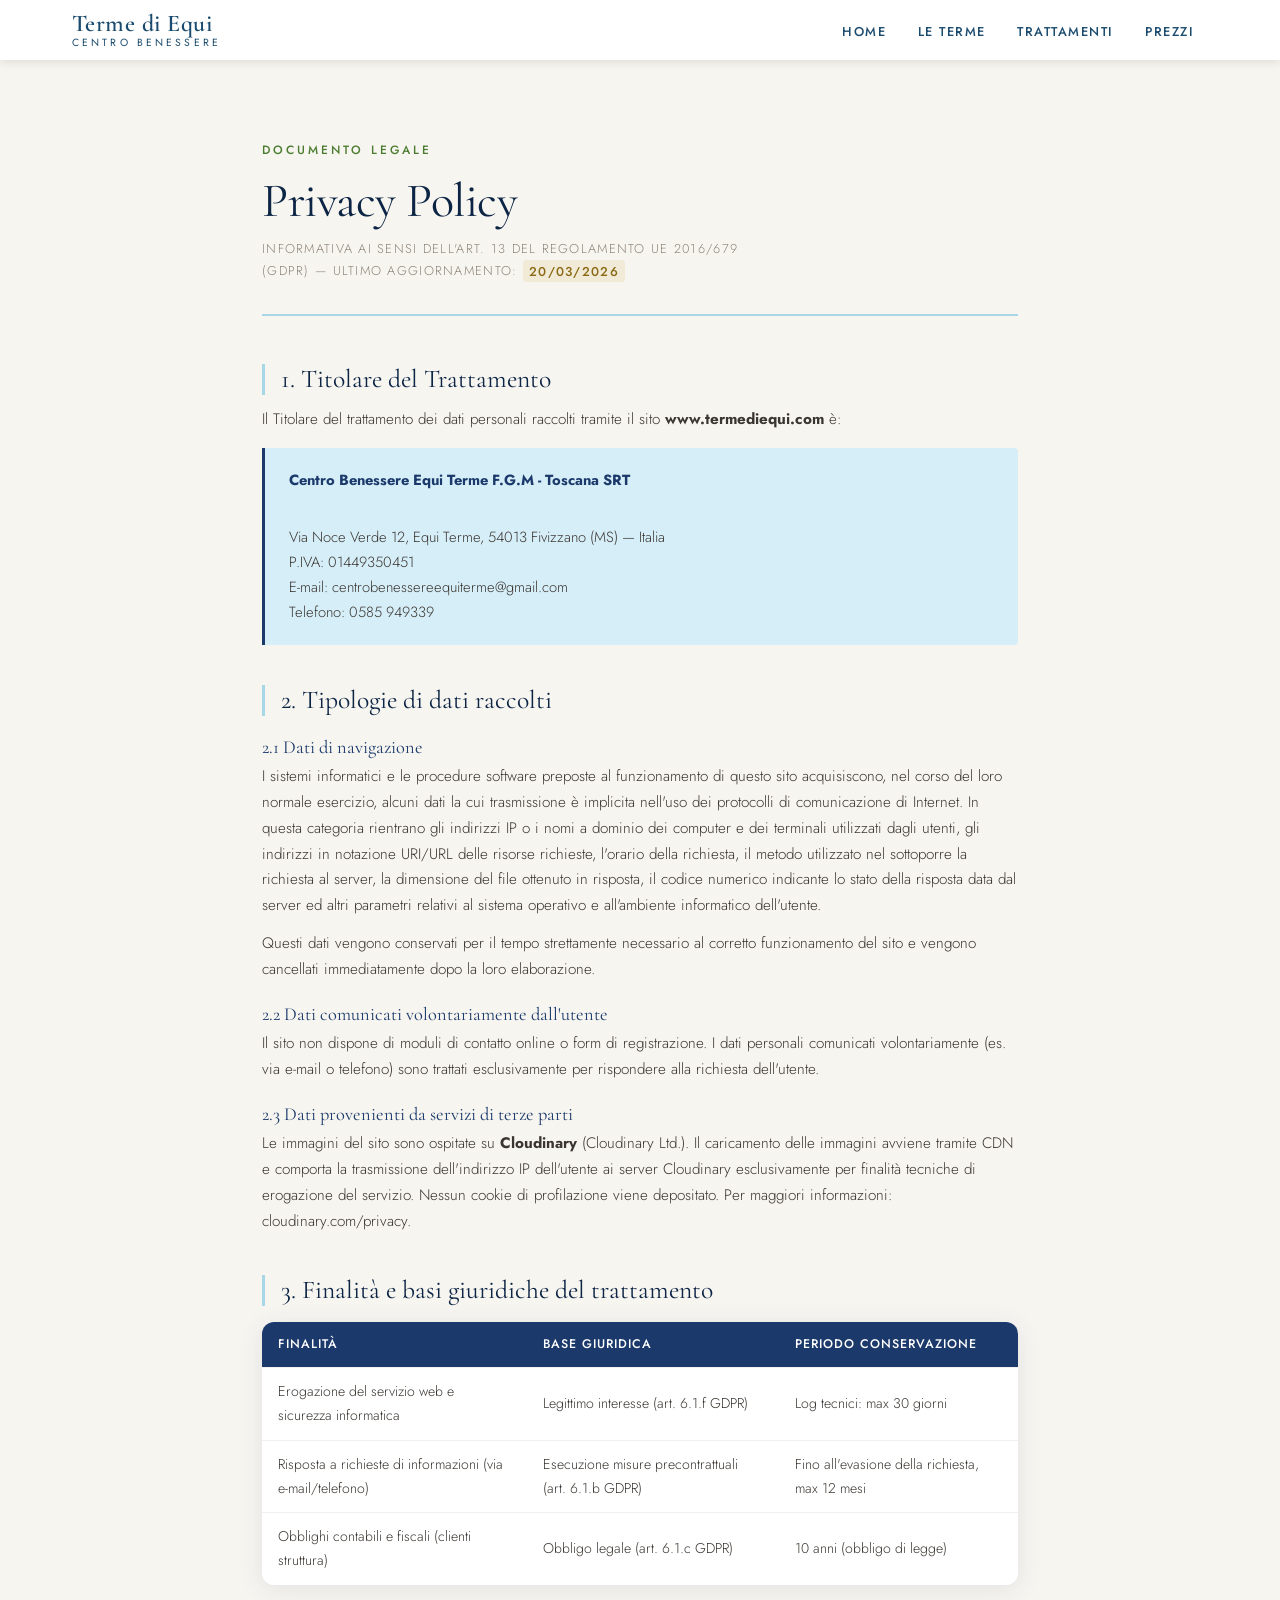
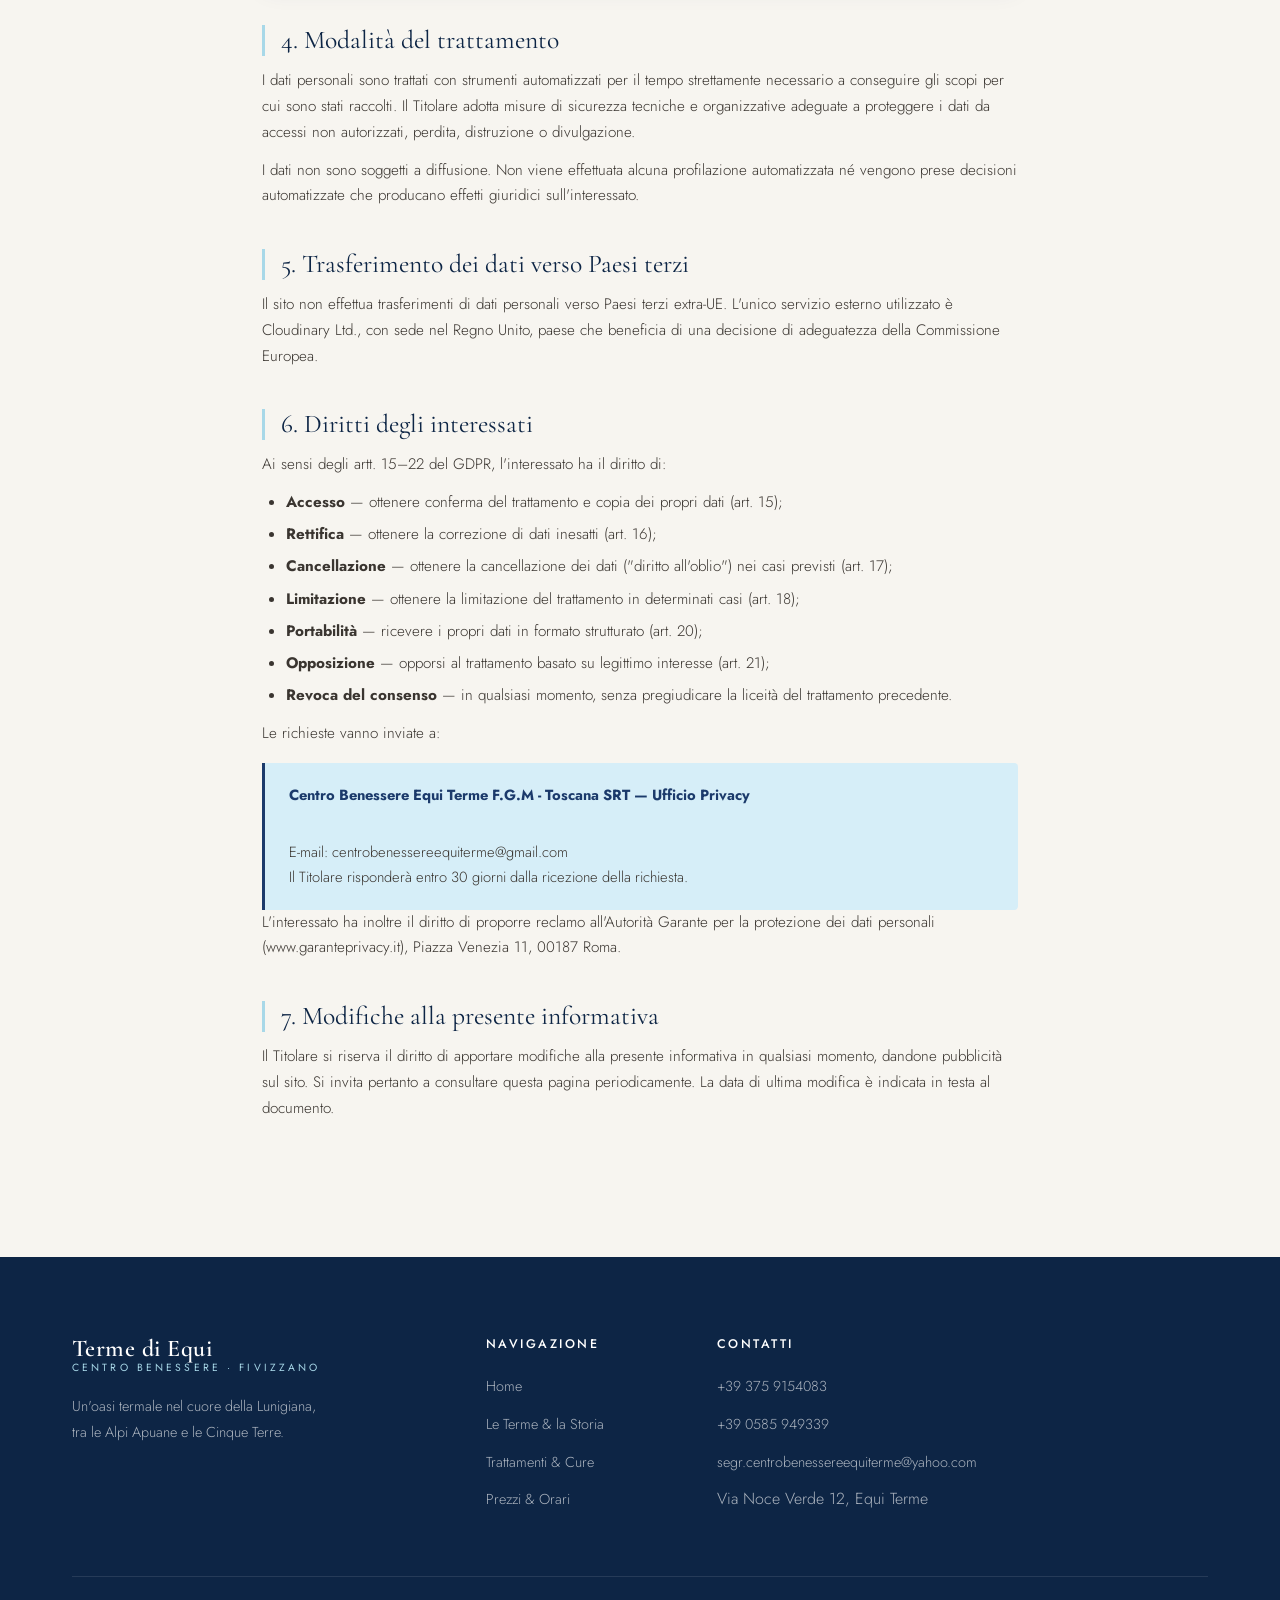
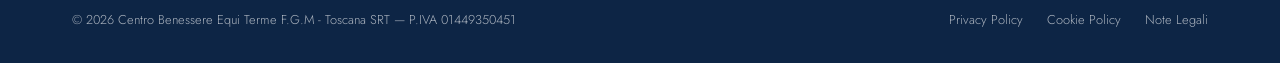
==== commit 1292db8b: "c" ====
--- a/cookie-policy.html
+++ b/cookie-policy.html
@@ -4,11 +4,9 @@
   <meta charset="UTF-8">
   <meta name="viewport" content="width=device-width, initial-scale=1.0">
 
-  <!-- Preload font critici -->
   <link rel="preload" href="fonts/CormorantGaramond-VariableFont_wght.ttf" as="font" type="font/ttf" crossorigin>
   <link rel="preload" href="fonts/Jost-VariableFont_wght.ttf" as="font" type="font/ttf" crossorigin>
 
-  <!-- noindex: le pagine legali non devono competere con le pagine principali -->
   <meta name="robots" content="noindex, follow">
 
   <title>Privacy Policy | Terme di Equi — Centro Benessere</title>
@@ -20,7 +18,6 @@
 </head>
 <body>
 
-<!-- HEADER -->
 <header class="site-header header-no-hero" role="banner">
   <nav class="nav container" aria-label="Navigazione principale">
     <a href="index.html" class="nav__logo" aria-label="Terme di Equi — Home">
@@ -48,7 +45,6 @@
   <a href="prezzi.html">Prezzi &amp; Orari</a>
 </nav>
 
-<!-- CONTENUTO LEGALE -->
 <main class="legal-page">
   <div class="container">
 
@@ -58,12 +54,11 @@
       <p class="legal-meta">Informativa ai sensi dell'art. 13 del Regolamento UE 2016/679 (GDPR) — Ultimo aggiornamento: <em class="legal-meta-highlight">20/03/2026</em></p>
     </div>
 
-    <!-- 1. Titolare -->
     <div class="legal-section">
       <h2>1. Titolare del Trattamento</h2>
       <p>Il Titolare del trattamento dei dati personali raccolti tramite il sito <strong>www.termediequi.com</strong> è:</p>
       <div class="contact-box">
-        <strong>Centro Benessere Equi Terme F.G.M - Toscana SRT</strong>
+        <strong>Centro Benessere Equi Terme F.G.M - Toscana SRT</strong><br>
         Via Noce Verde 12, Equi Terme, 54013 Fivizzano (MS) — Italia<br>
         P.IVA: 01449350451<br>
         E-mail: <a href="mailto:centrobenessereequiterme@gmail.com">centrobenessereequiterme@gmail.com</a><br>
@@ -71,7 +66,6 @@
       </div>
     </div>
 
-    <!-- 2. Dati raccolti -->
     <div class="legal-section">
       <h2>2. Tipologie di dati raccolti</h2>
 
@@ -84,10 +78,8 @@
 
       <h3>2.3 Dati provenienti da servizi di terze parti</h3>
       <p>Le immagini del sito sono ospitate su <strong>Cloudinary</strong> (Cloudinary Ltd.). Il caricamento delle immagini avviene tramite CDN e comporta la trasmissione dell'indirizzo IP dell'utente ai server Cloudinary esclusivamente per finalità tecniche di erogazione del servizio. Nessun cookie di profilazione viene depositato. Per maggiori informazioni: <a href="https://cloudinary.com/privacy" target="_blank" rel="noopener noreferrer">cloudinary.com/privacy</a>.</p>
-      <p>Il sito non utilizza Google Fonts tramite CDN esterna. I font tipografici sono interamente self-hosted e non comportano alcun trasferimento di dati verso terze parti.</p>
     </div>
 
-    <!-- 3. Finalità e basi giuridiche -->
     <div class="legal-section">
       <h2>3. Finalità e basi giuridiche del trattamento</h2>
       <table class="legal-table" aria-label="Finalità del trattamento">
@@ -118,20 +110,17 @@
       </table>
     </div>
 
-    <!-- 4. Modalità del trattamento -->
     <div class="legal-section">
       <h2>4. Modalità del trattamento</h2>
       <p>I dati personali sono trattati con strumenti automatizzati per il tempo strettamente necessario a conseguire gli scopi per cui sono stati raccolti. Il Titolare adotta misure di sicurezza tecniche e organizzative adeguate a proteggere i dati da accessi non autorizzati, perdita, distruzione o divulgazione.</p>
       <p>I dati non sono soggetti a diffusione. Non viene effettuata alcuna profilazione automatizzata né vengono prese decisioni automatizzate che producano effetti giuridici sull'interessato.</p>
     </div>
 
-    <!-- 5. Trasferimento dati -->
     <div class="legal-section">
       <h2>5. Trasferimento dei dati verso Paesi terzi</h2>
-      <p>Il sito non effettua trasferimenti di dati personali verso Paesi terzi extra-UE. I font tipografici sono self-hosted sul server proprio. L'unico servizio esterno utilizzato è Cloudinary Ltd., con sede nel Regno Unito, paese che beneficia di una decisione di adeguatezza della Commissione Europea.</p>
+      <p>Il sito non effettua trasferimenti di dati personali verso Paesi terzi extra-UE. L'unico servizio esterno utilizzato è Cloudinary Ltd., con sede nel Regno Unito, paese che beneficia di una decisione di adeguatezza della Commissione Europea.</p>
     </div>
 
-    <!-- 6. Diritti degli interessati -->
     <div class="legal-section">
       <h2>6. Diritti degli interessati</h2>
       <p>Ai sensi degli artt. 15–22 del GDPR, l'interessato ha il diritto di:</p>
@@ -146,14 +135,13 @@
       </ul>
       <p>Le richieste vanno inviate a:</p>
       <div class="contact-box">
-        <strong>Centro Benessere Equi Terme F.G.M - Toscana SRT — Ufficio Privacy</strong>
+        <strong>Centro Benessere Equi Terme F.G.M - Toscana SRT — Ufficio Privacy</strong><br>
         E-mail: <a href="mailto:centrobenessereequiterme@gmail.com">centrobenessereequiterme@gmail.com</a><br>
         Il Titolare risponderà entro 30 giorni dalla ricezione della richiesta.
       </div>
       <p>L'interessato ha inoltre il diritto di proporre reclamo all'Autorità Garante per la protezione dei dati personali (<a href="https://www.garanteprivacy.it" target="_blank" rel="noopener noreferrer">www.garanteprivacy.it</a>), Piazza Venezia 11, 00187 Roma.</p>
     </div>
 
-    <!-- 7. Modifiche -->
     <div class="legal-section">
       <h2>7. Modifiche alla presente informativa</h2>
       <p>Il Titolare si riserva il diritto di apportare modifiche alla presente informativa in qualsiasi momento, dandone pubblicità sul sito. Si invita pertanto a consultare questa pagina periodicamente. La data di ultima modifica è indicata in testa al documento.</p>
@@ -162,7 +150,6 @@
   </div>
 </main>
 
-<!-- FOOTER -->
 <footer class="site-footer" role="contentinfo">
   <div class="container">
     <div class="footer__grid">
@@ -193,7 +180,7 @@
       </div>
     </div>
     <div class="footer__bottom">
-      <p>© 2025 Centro Benessere Equi Terme F.G.M - Toscana SRT — P.IVA 01449350451</p>
+      <p>© 2026 Centro Benessere Equi Terme F.G.M - Toscana SRT — P.IVA 01449350451</p>
       <nav class="footer__legal" aria-label="Link legali">
         <a href="privacy-policy.html">Privacy Policy</a>
         <a href="cookie-policy.html">Cookie Policy</a>
--- a/style.css
+++ b/style.css
@@ -454,31 +454,48 @@
   margin:    0 auto;
   position:  relative;
 }
+
+/* Linea verticale: left = metà del padding-left delle entries (4rem) - metà dot (1rem) = 3rem, poi -1px */
 .timeline__line {
   position:   absolute;
-  left:       2rem;
+  left:       3rem;
   top:        0;
   bottom:     0;
   width:      2px;
   background: rgba(168,216,232,0.3);
 }
+
+
+
+/* Lista: reset totale dei marker <ol> */
 .timeline__entries {
+  list-style:     none;
   display:        flex;
   flex-direction: column;
   gap:            2.5rem;
   padding-left:   5rem;
-}
-.timeline__entry { position: relative; }
+  margin:         0;
+}
+
+/* Entry: reset marker nativo */
+.timeline__entry {
+  position:   relative;
+  list-style: none;
+}
+.timeline__entry::marker { content: ''; }
+
+/* Dot: centrato sulla linea (left: 3rem dalla .timeline, entries ha padding-left 5rem, quindi dot va a -(5rem-3rem-1rem) = -3rem) */
 .timeline__dot {
   position:      absolute;
-  left:          -3.25rem;
-  top:           0.2rem;
+  left:          -3rem;
+  top:           0.15rem;
   width:         2rem;
   height:        2rem;
   background:    var(--azzurro-turchese);
   border-radius: 50%;
   flex-shrink:   0;
 }
+
 .timeline__label {
   color:          var(--azzurro-turchese);
   font-size:      0.8rem;
@@ -488,9 +505,10 @@
   margin-bottom:  0.25rem;
   display:        block;
 }
-.timeline__entry h4 {
+.timeline__entry h3 {
   color:         white;
   margin-bottom: 0.5rem;
+  font-size:     1.4rem;
 }
 .timeline__entry p {
   color: rgba(255,255,255,0.75);
@@ -924,9 +942,11 @@
   .tratt-hero-card           { flex-direction: column; }
   .tratt-detail              { grid-template-columns: 1fr; }
 
-  /* Timeline */
+  /* Timeline mobile: linea più a sinistra, dot più piccolo */
+  .timeline__line            { left: 1.5rem; }
   .timeline__entries         { padding-left: 3.5rem; }
-  .timeline__dot             { left: -2.5rem; width: 1.5rem; height: 1.5rem; }
+  .timeline__dot             { left: -2.75rem; width: 1.5rem; height: 1.5rem; top: 0.2rem; }
+  .timeline__line::after     { width: 0.85rem; height: 0.85rem; }
 
   /* Legali */
   .legal-page                { padding: 3rem 0 4rem; }
